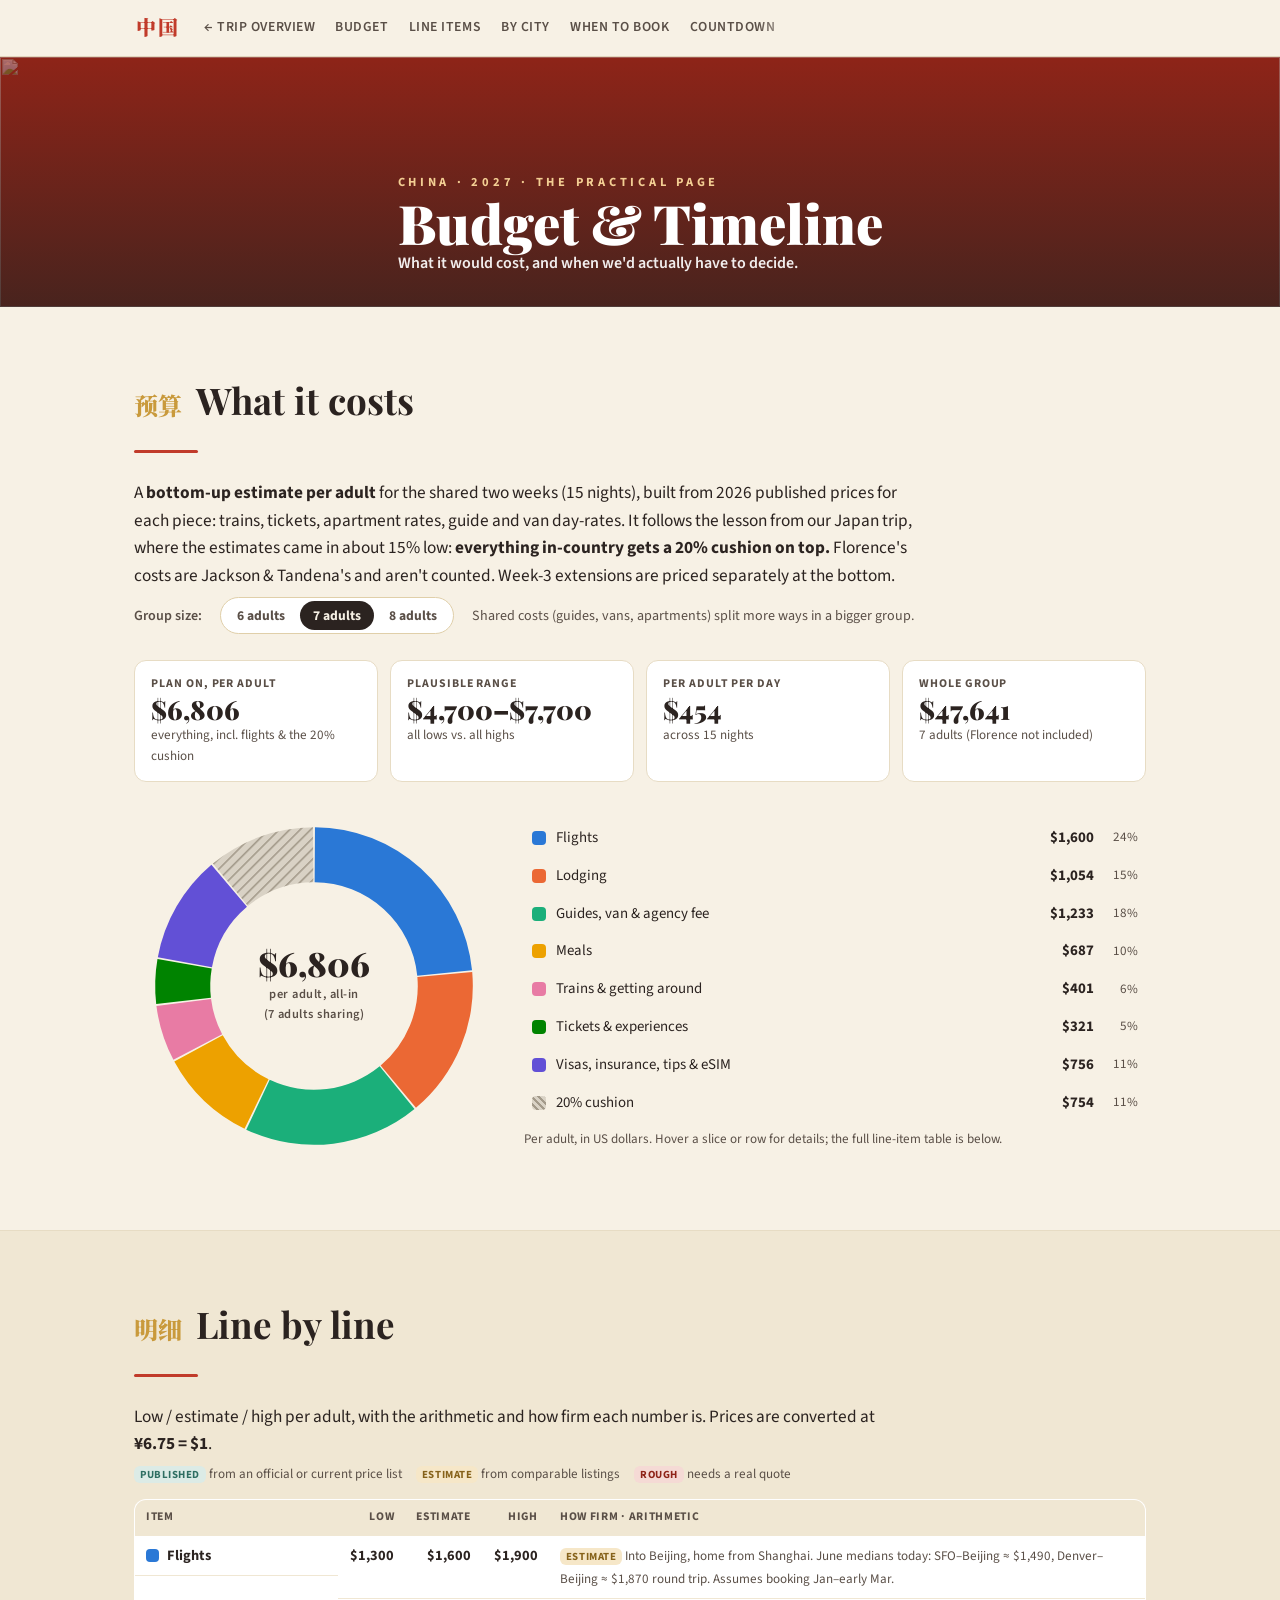
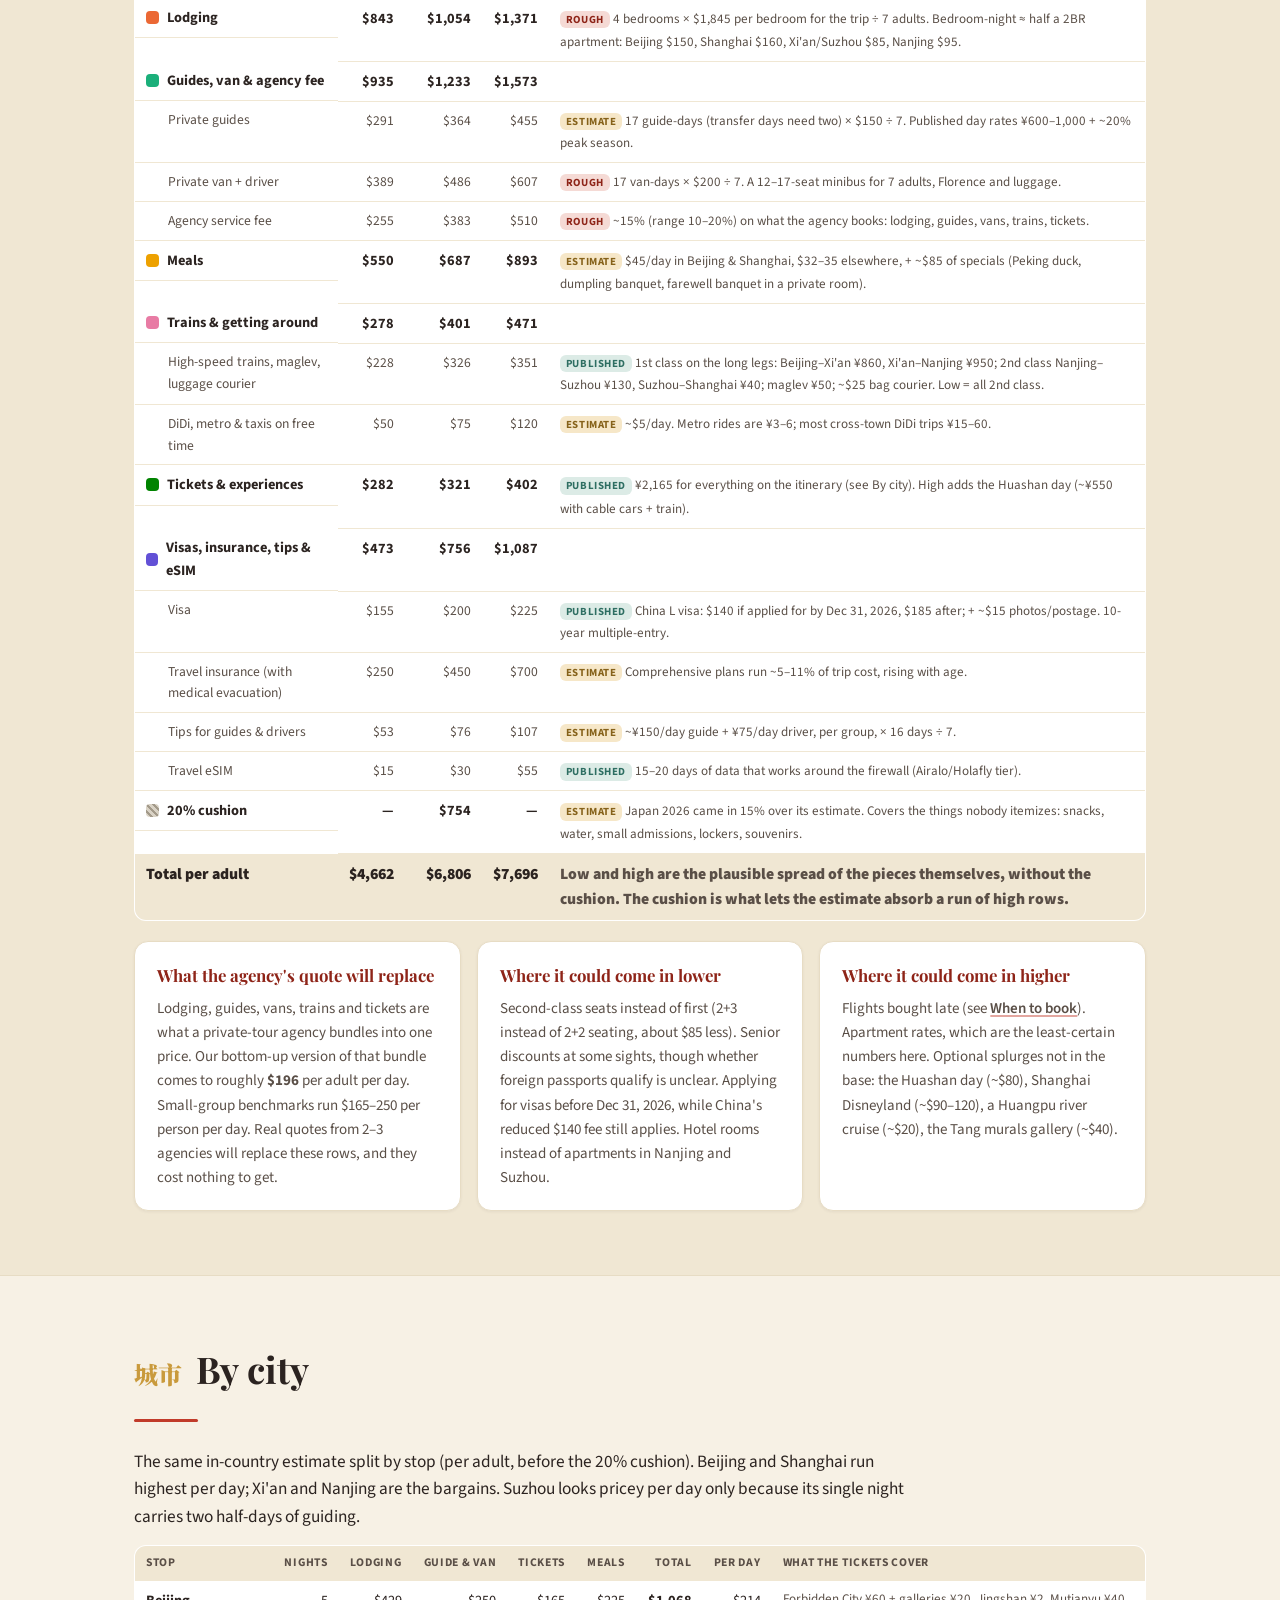
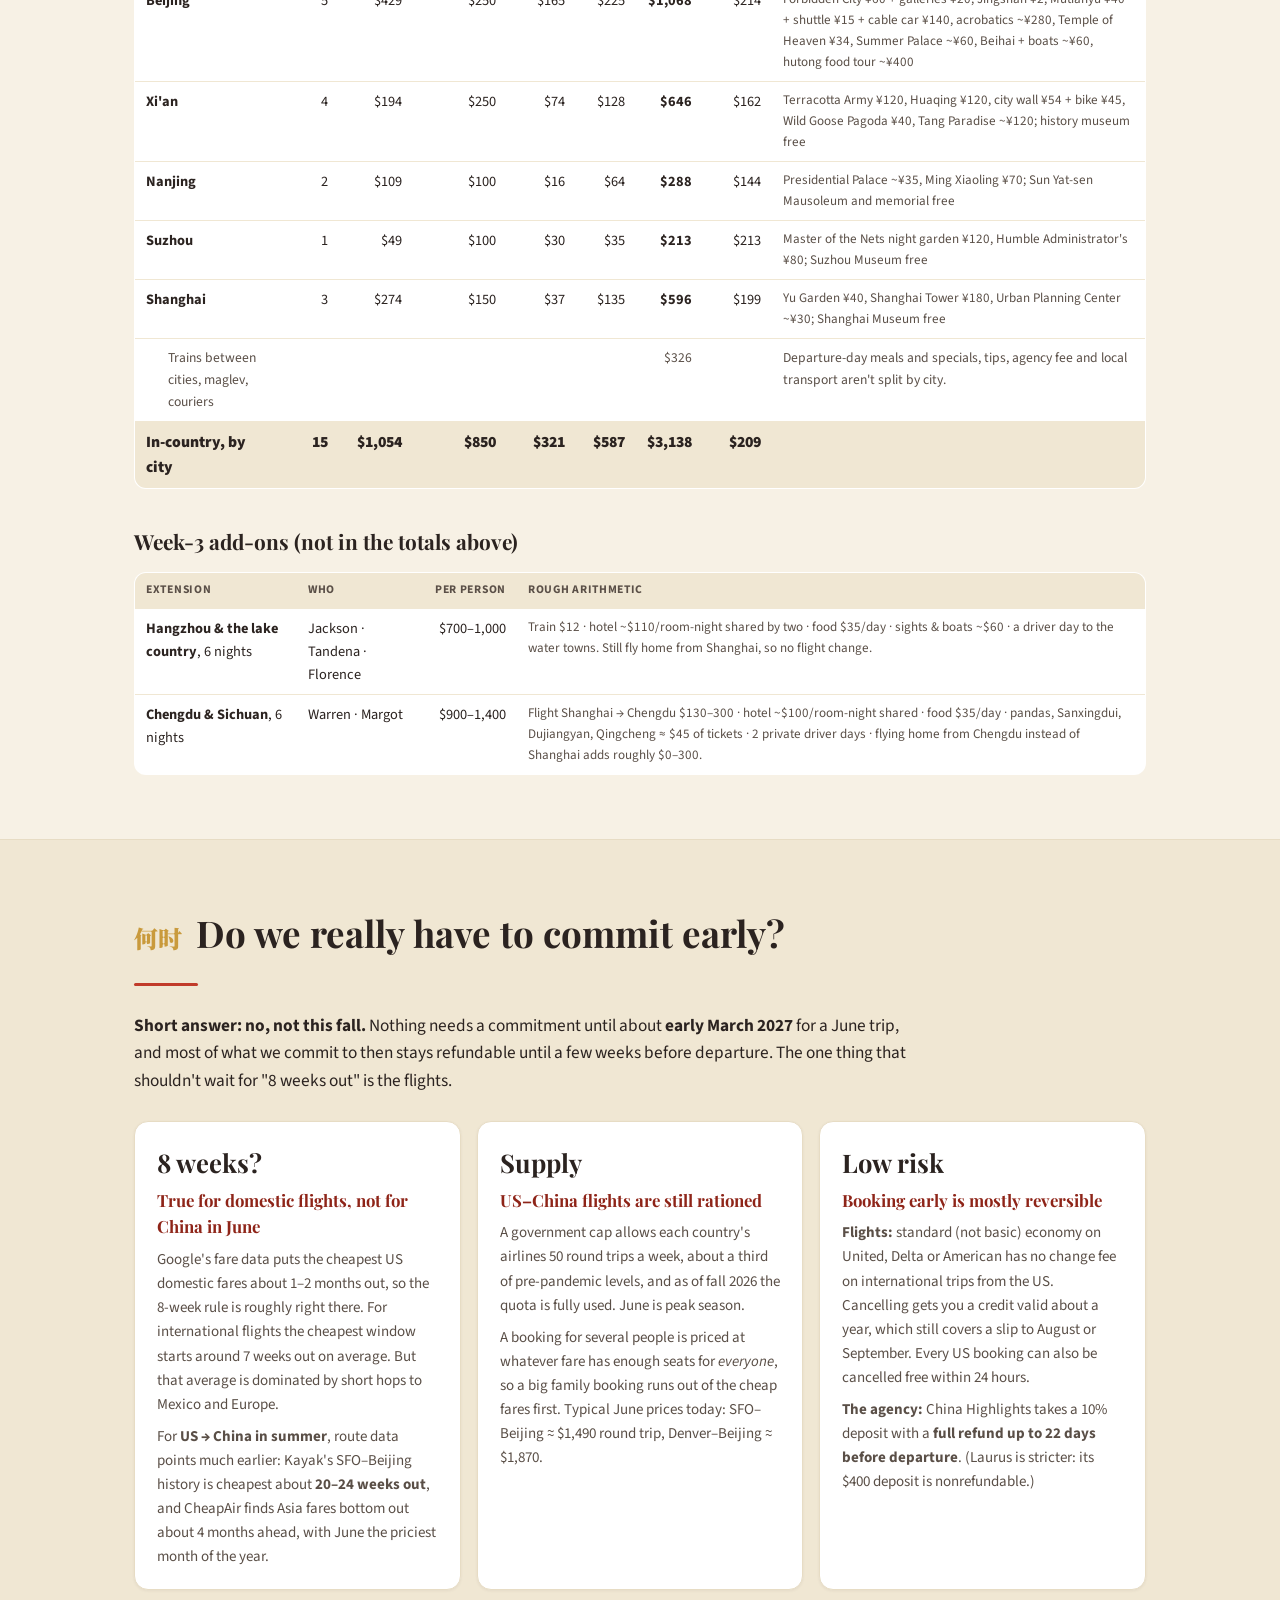
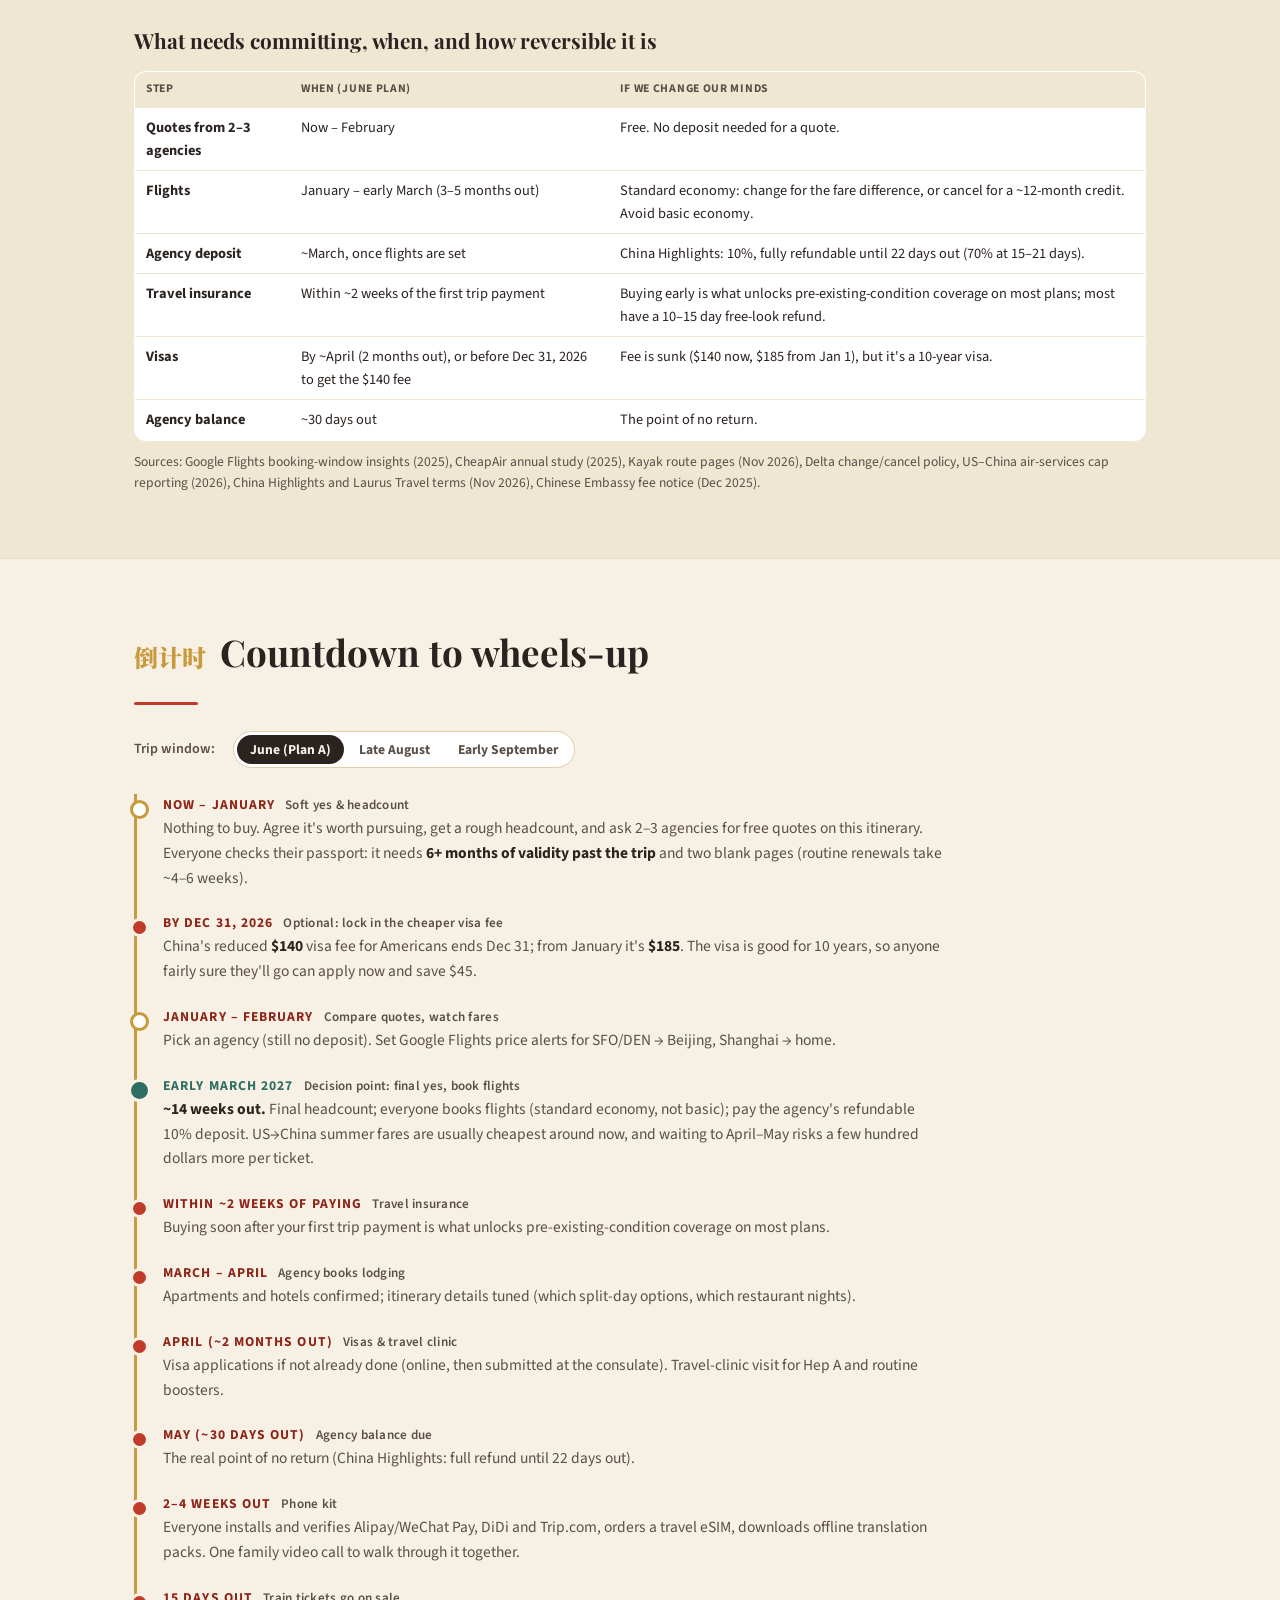
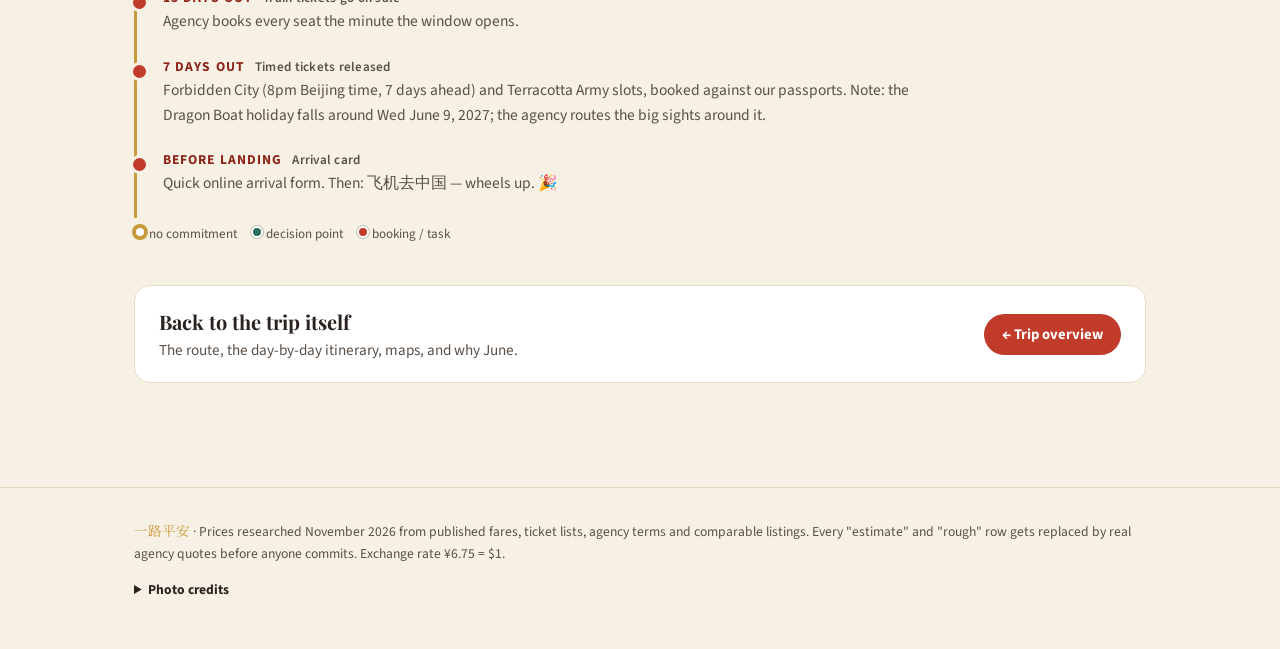
==== budget.html @ 1daddf28 "WIP: interactive maps, links, budget & timeline page, photo tooling Maps: MapLibre + OpenFreeMap wit" ====
<!DOCTYPE html>
<html lang="en">
<head>
<meta charset="UTF-8">
<meta name="viewport" content="width=device-width, initial-scale=1.0">
<title>Budget &amp; Timeline · China 2027</title>
<meta name="description" content="Bottom-up budget estimate and booking timeline for the Wagner family China trip, June 2027.">
<link rel="preconnect" href="https://fonts.googleapis.com">
<link href="https://fonts.googleapis.com/css2?family=Playfair+Display:ital,wght@0,500;0,700;0,900;1,500&family=Source+Sans+3:wght@400;600;700&family=Noto+Serif+SC:wght@600;900&display=swap" rel="stylesheet">
<link rel="stylesheet" href="style.css">
<style>
  .pagehead{position:relative;height:250px;overflow:hidden;background:#8E2418}
  .pagehead img{width:100%;height:100%;object-fit:cover;display:block;opacity:.55}
  .pagehead::after{content:"";position:absolute;inset:0;background:linear-gradient(180deg,rgba(142,36,24,.35),rgba(43,35,32,.7))}
  .pagehead .t{position:absolute;inset:0;z-index:2;display:flex;flex-direction:column;justify-content:flex-end;padding-bottom:30px;color:#fff}
  .pagehead .kicker{font-weight:700;letter-spacing:.3em;text-transform:uppercase;font-size:.78rem;color:#F3CE93}
  .pagehead h1{font-size:clamp(2rem,6vw,3.4rem);font-weight:900;line-height:1.05}
  .pagehead p{font-weight:600;opacity:.92}
  .tip{position:fixed;z-index:80;pointer-events:none;background:#fff;border:1px solid #E0CFA9;border-radius:10px;padding:8px 11px;font-size:.85rem;box-shadow:0 4px 16px rgba(0,0,0,.15);opacity:0;transition:opacity .1s;max-width:240px}
  .tip b{display:block;font-family:'Playfair Display',serif}
  .tip .r{display:flex;justify-content:space-between;gap:14px;font-variant-numeric:tabular-nums;color:var(--ink2)}
  .tip .r span:last-child{color:var(--ink);font-weight:700}
  .why{display:grid;grid-template-columns:repeat(auto-fit,minmax(260px,1fr));gap:16px;margin-top:20px}
  .commit td:nth-child(3){white-space:normal}
  .keyline{display:flex;gap:14px;flex-wrap:wrap;margin-top:6px;font-size:.82rem;color:var(--ink2)}
</style>
</head>
<body>

<nav>
  <div class="wrap">
    <a class="mark zh" href="index.html">中国</a>
    <div class="links">
      <a href="index.html">← Trip overview</a>
      <a href="#budget">Budget</a>
      <a href="#breakdown">Line items</a>
      <a href="#bycity">By city</a>
      <a href="#booking">When to book</a>
      <a href="#timeline">Countdown</a>
    </div>
  </div>
</nav>

<header class="pagehead">
  <img src="images/xa-wall.jpg" alt="">
  <div class="t"><div class="wrap">
    <span class="kicker">China · 2027 · the practical page</span>
    <h1>Budget &amp; Timeline</h1>
    <p>What it would cost, and when we'd actually have to decide.</p>
  </div></div>
</header>

<!-- ============ BUDGET ============ -->
<section id="budget">
  <div class="wrap">
    <div class="sec-head"><span class="zh">预算</span><h2>What it costs</h2></div>
    <div class="rule"></div>
    <p class="lede">A <b>bottom-up estimate per adult</b> for the shared two weeks (15 nights), built from 2026 published prices for each piece: trains, tickets, apartment rates, guide and van day-rates. It follows the lesson from our Japan trip, where the estimates came in about 15% low: <b>everything in-country gets a 20% cushion on top.</b> Florence's costs are Jackson &amp; Tandena's and aren't counted. Week-3 extensions are priced separately at the bottom.</p>
    <div class="controls">
      <span>Group size:</span>
      <div class="seg" id="groupseg"><button data-n="6">6 adults</button><button data-n="7" class="on">7 adults</button><button data-n="8">8 adults</button></div>
      <span class="muted" style="font-weight:400">Shared costs (guides, vans, apartments) split more ways in a bigger group.</span>
    </div>

    <div class="stats" id="stats"></div>

    <div class="bud-top" style="margin-top:24px">
      <div class="donut-wrap" id="donut" role="img" aria-label="Donut chart of per-adult trip cost by category"></div>
      <div>
        <ul class="legend" id="legend"></ul>
        <p class="muted" style="font-size:.82rem;margin-top:10px">Per adult, in US dollars. Hover a slice or row for details; the full line-item table is below.</p>
      </div>
    </div>
  </div>
</section>

<!-- ============ LINE ITEMS ============ -->
<section id="breakdown" class="alt">
  <div class="wrap">
    <div class="sec-head"><span class="zh">明细</span><h2>Line by line</h2></div>
    <div class="rule"></div>
    <p class="lede">Low / estimate / high per adult, with the arithmetic and how firm each number is. Prices are converted at <b>¥6.75 = $1</b>.</p>
    <div class="keyline"><span><span class="conf firm">published</span> from an official or current price list</span><span><span class="conf est">estimate</span> from comparable listings</span><span><span class="conf rough">rough</span> needs a real quote</span></div>
    <div class="tablewrap"><table class="btable" id="lines"></table></div>
    <div class="why">
      <div class="card"><h3>What the agency's quote will replace</h3><p>Lodging, guides, vans, trains and tickets are what a private-tour agency bundles into one price. Our bottom-up version of that bundle comes to roughly <b id="pkgline">—</b> per adult per day. Small-group benchmarks run $165–250 per person per day. Real quotes from 2–3 agencies will replace these rows, and they cost nothing to get.</p></div>
      <div class="card"><h3>Where it could come in lower</h3><p>Second-class seats instead of first (2+3 instead of 2+2 seating, about $85 less). Senior discounts at some sights, though whether foreign passports qualify is unclear. Applying for visas before Dec 31, 2026, while China's reduced $140 fee still applies. Hotel rooms instead of apartments in Nanjing and Suzhou.</p></div>
      <div class="card"><h3>Where it could come in higher</h3><p>Flights bought late (see <a href="#booking">When to book</a>). Apartment rates, which are the least-certain numbers here. Optional splurges not in the base: the Huashan day (~$80), Shanghai Disneyland (~$90–120), a Huangpu river cruise (~$20), the Tang murals gallery (~$40).</p></div>
    </div>
  </div>
</section>

<!-- ============ BY CITY ============ -->
<section id="bycity">
  <div class="wrap">
    <div class="sec-head"><span class="zh">城市</span><h2>By city</h2></div>
    <div class="rule"></div>
    <p class="lede">The same in-country estimate split by stop (per adult, before the 20% cushion). Beijing and Shanghai run highest per day; Xi'an and Nanjing are the bargains. Suzhou looks pricey per day only because its single night carries two half-days of guiding.</p>
    <div class="tablewrap"><table class="btable" id="cities"></table></div>

    <h3 style="margin-top:36px;font-size:1.3rem">Week-3 add-ons (not in the totals above)</h3>
    <div class="tablewrap"><table class="btable">
      <tr><th>Extension</th><th>Who</th><th class="n">Per person</th><th>Rough arithmetic</th></tr>
      <tr><td><b>Hangzhou &amp; the lake country</b>, 6 nights</td><td>Jackson · Tandena · Florence</td><td class="n">$700–1,000</td><td class="note">Train $12 · hotel ~$110/room-night shared by two · food $35/day · sights &amp; boats ~$60 · a driver day to the water towns. Still fly home from Shanghai, so no flight change.</td></tr>
      <tr><td><b>Chengdu &amp; Sichuan</b>, 6 nights</td><td>Warren · Margot</td><td class="n">$900–1,400</td><td class="note">Flight Shanghai → Chengdu $130–300 · hotel ~$100/room-night shared · food $35/day · pandas, Sanxingdui, Dujiangyan, Qingcheng ≈ $45 of tickets · 2 private driver days · flying home from Chengdu instead of Shanghai adds roughly $0–300.</td></tr>
    </table></div>
  </div>
</section>

<!-- ============ WHEN TO BOOK ============ -->
<section id="booking" class="alt">
  <div class="wrap">
    <div class="sec-head"><span class="zh">何时</span><h2>Do we really have to commit early?</h2></div>
    <div class="rule"></div>
    <p class="lede"><b>Short answer: no, not this fall.</b> Nothing needs a commitment until about <b>early March 2027</b> for a June trip, and most of what we commit to then stays refundable until a few weeks before departure. The one thing that shouldn't wait for "8 weeks out" is the flights.</p>

    <div class="cards3">
      <div class="card"><span class="big">8 weeks?</span><h3>True for domestic flights, not for China in June</h3><p>Google's fare data puts the cheapest US domestic fares about 1–2 months out, so the 8-week rule is roughly right there. For international flights the cheapest window starts around 7 weeks out on average. But that average is dominated by short hops to Mexico and Europe.</p><p>For <b>US → China in summer</b>, route data points much earlier: Kayak's SFO–Beijing history is cheapest about <b>20–24 weeks out</b>, and CheapAir finds Asia fares bottom out about 4 months ahead, with June the priciest month of the year.</p></div>
      <div class="card"><span class="big">Supply</span><h3>US–China flights are still rationed</h3><p>A government cap allows each country's airlines 50 round trips a week, about a third of pre-pandemic levels, and as of fall 2026 the quota is fully used. June is peak season.</p><p>A booking for several people is priced at whatever fare has enough seats for <i>everyone</i>, so a big family booking runs out of the cheap fares first. Typical June prices today: SFO–Beijing ≈ $1,490 round trip, Denver–Beijing ≈ $1,870.</p></div>
      <div class="card"><span class="big">Low risk</span><h3>Booking early is mostly reversible</h3><p><b>Flights:</b> standard (not basic) economy on United, Delta or American has no change fee on international trips from the US. Cancelling gets you a credit valid about a year, which still covers a slip to August or September. Every US booking can also be cancelled free within 24 hours.</p><p><b>The agency:</b> China Highlights takes a 10% deposit with a <b>full refund up to 22 days before departure</b>. (Laurus is stricter: its $400 deposit is nonrefundable.)</p></div>
    </div>

    <h3 style="margin-top:34px;font-size:1.3rem">What needs committing, when, and how reversible it is</h3>
    <div class="tablewrap"><table class="btable commit">
      <tr><th>Step</th><th>When (June plan)</th><th>If we change our minds</th></tr>
      <tr><td><b>Quotes from 2–3 agencies</b></td><td>Now – February</td><td>Free. No deposit needed for a quote.</td></tr>
      <tr><td><b>Flights</b></td><td>January – early March (3–5 months out)</td><td>Standard economy: change for the fare difference, or cancel for a ~12-month credit. Avoid basic economy.</td></tr>
      <tr><td><b>Agency deposit</b></td><td>~March, once flights are set</td><td>China Highlights: 10%, fully refundable until 22 days out (70% at 15–21 days).</td></tr>
      <tr><td><b>Travel insurance</b></td><td>Within ~2 weeks of the first trip payment</td><td>Buying early is what unlocks pre-existing-condition coverage on most plans; most have a 10–15 day free-look refund.</td></tr>
      <tr><td><b>Visas</b></td><td>By ~April (2 months out), or before Dec 31, 2026 to get the $140 fee</td><td>Fee is sunk ($140 now, $185 from Jan 1), but it's a 10-year visa.</td></tr>
      <tr><td><b>Agency balance</b></td><td>~30 days out</td><td>The point of no return.</td></tr>
    </table></div>
    <p class="muted" style="font-size:.85rem;margin-top:10px">Sources: Google Flights booking-window insights (2025), CheapAir annual study (2025), Kayak route pages (Nov 2026), Delta change/cancel policy, US–China air-services cap reporting (2026), China Highlights and Laurus Travel terms (Nov 2026), Chinese Embassy fee notice (Dec 2025).</p>
  </div>
</section>

<!-- ============ TIMELINE ============ -->
<section id="timeline">
  <div class="wrap">
    <div class="sec-head"><span class="zh">倒计时</span><h2>Countdown to wheels-up</h2></div>
    <div class="rule"></div>
    <div class="controls" style="margin-bottom:0">
      <span>Trip window:</span>
      <div class="seg" id="planseg"><button data-p="jun" class="on">June (Plan A)</button><button data-p="aug">Late August</button><button data-p="sep">Early September</button></div>
    </div>
    <div class="tl" id="tl"></div>
    <div class="keyline"><span><span class="dotkey" style="--c:#fff;border-color:var(--gold);box-shadow:0 0 0 2px var(--gold)"></span> no commitment</span><span><span class="dotkey" style="--c:var(--jade)"></span> decision point</span><span><span class="dotkey" style="--c:var(--verm)"></span> booking / task</span></div>

    <div class="nextpage" style="margin-top:40px">
      <div><h3>Back to the trip itself</h3><p>The route, the day-by-day itinerary, maps, and why June.</p></div>
      <a class="btn" href="index.html">← Trip overview</a>
    </div>
  </div>
</section>

<footer>
  <div class="wrap">
    <p><span class="zh">一路平安</span> · Prices researched November 2026 from published fares, ticket lists, agency terms and comparable listings. Every "estimate" and "rough" row gets replaced by real agency quotes before anyone commits. Exchange rate ¥6.75 = $1.</p>
    <details><summary>Photo credits</summary>
      <ul class="credits"><!-- credits:start --><!-- credits:end --></ul>
    </details>
  </div>
</footer>

<div class="tip" id="tip"></div>

<script>
/* ---------------- the budget model ---------------- */
const FX = 6.75;                      // CNY per USD
const fmt = v => '$' + Math.round(v).toLocaleString('en-US');
const cny = v => v / FX;

// Per-city inputs. bed = $ per bedroom-night (half a 2BR serviced apartment);
// guide/van = paid days; tickets = ¥ per adult for everything on that city's itinerary; meal = $ per adult per day.
const CITIES = [
  { name: 'Beijing',  nights: 5, bed: 150, guide: 5, van: 5, tickets: 1111, meal: 45,
    tnote: 'Forbidden City ¥60 + galleries ¥20, Jingshan ¥2, Mutianyu ¥40 + shuttle ¥15 + cable car ¥140, acrobatics ~¥280, Temple of Heaven ¥34, Summer Palace ~¥60, Beihai + boats ~¥60, hutong food tour ~¥400' },
  { name: "Xi'an",    nights: 4, bed: 85,  guide: 5, van: 5, tickets: 499, meal: 32,
    tnote: 'Terracotta Army ¥120, Huaqing ¥120, city wall ¥54 + bike ¥45, Wild Goose Pagoda ¥40, Tang Paradise ~¥120; history museum free' },
  { name: 'Nanjing',  nights: 2, bed: 95,  guide: 2, van: 2, tickets: 105, meal: 32,
    tnote: 'Presidential Palace ~¥35, Ming Xiaoling ¥70; Sun Yat-sen Mausoleum and memorial free' },
  { name: 'Suzhou',   nights: 1, bed: 85,  guide: 2, van: 2, tickets: 200, meal: 35,
    tnote: 'Master of the Nets night garden ¥120, Humble Administrator\'s ¥80; Suzhou Museum free' },
  { name: 'Shanghai', nights: 3, bed: 160, guide: 3, van: 3, tickets: 250, meal: 45,
    tnote: 'Yu Garden ¥40, Shanghai Tower ¥180, Urban Planning Center ~¥30; Shanghai Museum free' },
];
const GUIDE_DAY = 150, VAN_DAY = 200;            // $ per day, agency rate incl. peak-season bump
const TIPS_CNY_DAY = 225;                        // guide ¥150 + driver ¥75 per group per day
const TRAIN = { long1: 860, long2: 950, short1: 130, short2: 40, maglev: 50 };  // ¥ per adult
const CUSHION = 0.20, AGENCY = 0.15;

// Categorical slots, fixed order (validated: dataviz default palette, light mode).
const CATS = [
  { id: 'flights', name: 'Flights',                         c: '#2a78d6' },
  { id: 'lodging', name: 'Lodging',                         c: '#eb6834' },
  { id: 'guides',  name: 'Guides, van & agency fee',        c: '#1baf7a' },
  { id: 'meals',   name: 'Meals',                           c: '#eda100' },
  { id: 'trains',  name: 'Trains & getting around',         c: '#e87ba4' },
  { id: 'tickets', name: 'Tickets & experiences',           c: '#008300' },
  { id: 'misc',    name: 'Visas, insurance, tips & eSIM',   c: '#6250d6' },
  { id: 'cushion', name: '20% cushion',                     c: '#B7AE9F', neutral: true },
];

function model(N) {
  const beds = Math.ceil(N / 2);
  const perBedroom = CITIES.reduce((s, c) => s + c.nights * c.bed, 0);
  const guideDays = CITIES.reduce((s, c) => s + c.guide, 0), vanDays = CITIES.reduce((s, c) => s + c.van, 0);
  const lodging = perBedroom * beds / N;
  const guides = (guideDays * GUIDE_DAY + vanDays * VAN_DAY) / N;
  const trainsRail = cny(TRAIN.long1 + TRAIN.long2 + TRAIN.short1 + TRAIN.short2 + TRAIN.maglev) + 25;
  const local = 75;
  const tickets = cny(CITIES.reduce((s, c) => s + c.tickets, 0));
  const meals = CITIES.reduce((s, c) => s + c.nights * c.meal, 0) + 15 + 85;
  const tips = cny(TIPS_CNY_DAY * 16) / N;
  const agencyBase = lodging + guides + trainsRail + tickets;
  const agency = AGENCY * agencyBase;
  const L = [];
  const add = (cat, name, lo, mid, hi, conf, note) => L.push({ cat, name, lo, mid, hi, conf, note });
  add('flights', 'International flights (open-jaw economy)', 1300, 1600, 1900, 'est',
    'Into Beijing, home from Shanghai. June medians today: SFO–Beijing ≈ $1,490, Denver–Beijing ≈ $1,870 round trip. Assumes booking Jan–early Mar.');
  add('lodging', 'Serviced apartments, 15 nights', lodging * .8, lodging, lodging * 1.3, 'rough',
    `${beds} bedrooms × $${perBedroom.toLocaleString()} per bedroom for the trip ÷ ${N} adults. Bedroom-night ≈ half a 2BR apartment: Beijing $150, Shanghai $160, Xi'an/Suzhou $85, Nanjing $95.`);
  add('guides', 'Private guides', guideDays * GUIDE_DAY / N * .8, guideDays * GUIDE_DAY / N, guideDays * GUIDE_DAY / N * 1.25, 'est',
    `${guideDays} guide-days (transfer days need two) × $${GUIDE_DAY} ÷ ${N}. Published day rates ¥600–1,000 + ~20% peak season.`);
  add('guides', 'Private van + driver', vanDays * VAN_DAY / N * .8, vanDays * VAN_DAY / N, vanDays * VAN_DAY / N * 1.25, 'rough',
    `${vanDays} van-days × $${VAN_DAY} ÷ ${N}. A 12–17-seat minibus for ${N} adults, Florence and luggage.`);
  add('guides', 'Agency service fee', agencyBase * .10, agency, agencyBase * .20, 'rough',
    `~15% (range 10–20%) on what the agency books: lodging, guides, vans, trains, tickets.`);
  add('meals', 'Meals', meals * .8, meals, meals * 1.3, 'est',
    `$45/day in Beijing & Shanghai, $32–35 elsewhere, + ~$85 of specials (Peking duck, dumpling banquet, farewell banquet in a private room).`);
  add('trains', 'High-speed trains, maglev, luggage courier', cny(550 + 600 + 130 + 40 + 50) + 25, trainsRail, trainsRail + 25, 'firm',
    `1st class on the long legs: Beijing–Xi'an ¥860, Xi'an–Nanjing ¥950; 2nd class Nanjing–Suzhou ¥130, Suzhou–Shanghai ¥40; maglev ¥50; ~$25 bag courier. Low = all 2nd class.`);
  add('trains', 'DiDi, metro & taxis on free time', 50, local, 120, 'est', '~$5/day. Metro rides are ¥3–6; most cross-town DiDi trips ¥15–60.');
  add('tickets', 'Entrance tickets & experiences', tickets * .88, tickets, tickets + cny(550), 'firm',
    `¥${CITIES.reduce((s, c) => s + c.tickets, 0).toLocaleString()} for everything on the itinerary (see By city). High adds the Huashan day (~¥550 with cable cars + train).`);
  add('misc', 'Visa', 155, 200, 225, 'firm', 'China L visa: $140 if applied for by Dec 31, 2026, $185 after; + ~$15 photos/postage. 10-year multiple-entry.');
  add('misc', 'Travel insurance (with medical evacuation)', 250, 450, 700, 'est', 'Comprehensive plans run ~5–11% of trip cost, rising with age.');
  add('misc', 'Tips for guides & drivers', tips * .7, tips, tips * 1.4, 'est', `~¥150/day guide + ¥75/day driver, per group, × 16 days ÷ ${N}.`);
  add('misc', 'Travel eSIM', 15, 30, 55, 'firm', '15–20 days of data that works around the firewall (Airalo/Holafly tier).');
  const inCountry = L.filter(l => !['flights', 'misc'].includes(l.cat) || l.name.startsWith('Tips'));
  const cushion = CUSHION * inCountry.reduce((s, l) => s + l.mid, 0);
  add('cushion', '20% cushion on in-country costs', 0, cushion, 0, 'est',
    'Japan 2026 came in 15% over its estimate. Covers the things nobody itemizes: snacks, water, small admissions, lockers, souvenirs.');
  const byCat = CATS.map(c => ({ ...c, v: L.filter(l => l.cat === c.id).reduce((s, l) => s + l.mid, 0) }));
  const total = L.reduce((s, l) => s + l.mid, 0);
  const lo = L.reduce((s, l) => s + l.lo, 0), hi = L.reduce((s, l) => s + l.hi, 0);
  const pkg = (lodging + guides + trainsRail + tickets + agency) / 15;
  const cityRows = CITIES.map(c => {
    const lod = c.nights * c.bed * beds / N, gv = (c.guide * GUIDE_DAY + c.van * VAN_DAY) / N, tk = cny(c.tickets), ml = c.nights * c.meal;
    return { ...c, lod, gv, tk, ml, tot: lod + gv + tk + ml, perDay: (lod + gv + tk + ml) / c.nights };
  });
  return { N, L, byCat, total, lo, hi, pkg, cityRows, trainsRail, cushion };
}

/* ---------------- rendering ---------------- */
const tip = document.getElementById('tip');
function showTip(e, html) { tip.innerHTML = html; tip.style.opacity = 1; moveTip(e); }
function moveTip(e) {
  const x = Math.min(e.clientX + 14, innerWidth - tip.offsetWidth - 8), y = Math.min(e.clientY + 14, innerHeight - tip.offsetHeight - 8);
  tip.style.left = x + 'px'; tip.style.top = y + 'px';
}
function hideTip() { tip.style.opacity = 0; }

function donut(m) {
  const R = 150, r = 98, cx = 170, cy = 170, gap = 0.012;     // gap in radians ≈ 2px surface spacer
  const segs = m.byCat.filter(c => c.v > 0);
  let a = -Math.PI / 2, paths = '';
  const pt = (rad, ang) => [cx + rad * Math.cos(ang), cy + rad * Math.sin(ang)];
  segs.forEach((c, i) => {
    const sweep = c.v / m.total * Math.PI * 2;
    const a0 = a + gap / 2, a1 = a + sweep - gap / 2;
    const large = a1 - a0 > Math.PI ? 1 : 0;
    const [x0, y0] = pt(R, a0), [x1, y1] = pt(R, a1), [x2, y2] = pt(r, a1), [x3, y3] = pt(r, a0);
    const fill = c.neutral ? 'url(#hatch)' : c.c;
    paths += `<path data-i="${i}" d="M${x0},${y0} A${R},${R} 0 ${large} 1 ${x1},${y1} L${x2},${y2} A${r},${r} 0 ${large} 0 ${x3},${y3} Z" fill="${fill}"/>`;
    a += sweep;
  });
  const el = document.getElementById('donut');
  el.innerHTML = `<svg viewBox="0 0 340 340"><defs><pattern id="hatch" width="7" height="7" patternUnits="userSpaceOnUse" patternTransform="rotate(45)"><rect width="7" height="7" fill="#D9D2C5"/><line x1="0" y1="0" x2="0" y2="7" stroke="#A39A8A" stroke-width="3"/></pattern></defs>${paths}</svg>` +
    `<div class="donut-center"><span class="v">${fmt(m.total)}</span><span class="l">per adult, all-in<br>(${m.N} adults sharing)</span></div>`;
  el.querySelectorAll('path').forEach(p => {
    const c = segs[+p.dataset.i];
    const html = `<b>${c.name}</b><div class="r"><span>Per adult</span><span>${fmt(c.v)}</span></div><div class="r"><span>Share</span><span>${Math.round(c.v / m.total * 100)}%</span></div><div class="r"><span>Whole group (${m.N})</span><span>${fmt(c.v * m.N)}</span></div>`;
    p.addEventListener('mouseenter', e => { highlight(c.id); showTip(e, html); });
    p.addEventListener('mousemove', moveTip);
    p.addEventListener('mouseleave', () => { highlight(null); hideTip(); });
  });
  const lg = document.getElementById('legend');
  lg.innerHTML = segs.map(c => `<li data-id="${c.id}"><span class="sq" style="--c:${c.neutral ? '#B7AE9F' : c.c};${c.neutral ? 'background:repeating-linear-gradient(45deg,#D9D2C5 0 3px,#A39A8A 3px 5px)' : ''}"></span><span>${c.name}</span><span class="amt">${fmt(c.v)}</span><span class="pct">${Math.round(c.v / m.total * 100)}%</span></li>`).join('');
  lg.querySelectorAll('li').forEach(li => {
    li.addEventListener('mouseenter', () => highlight(li.dataset.id));
    li.addEventListener('mouseleave', () => highlight(null));
  });
  function highlight(id) {
    const ids = segs.map(s => s.id);
    el.querySelectorAll('path').forEach(p => p.classList.toggle('dim', id !== null && ids[+p.dataset.i] !== id));
    lg.querySelectorAll('li').forEach(li => li.classList.toggle('hot', li.dataset.id === id));
  }
}

function render(N) {
  const m = model(N);
  const inCountry = m.total - m.byCat.find(c => c.id === 'flights').v;
  document.getElementById('stats').innerHTML = [
    ['Plan on, per adult', fmt(m.total), 'everything, incl. flights &amp; the 20% cushion'],
    ['Plausible range', `${fmt(Math.round(m.lo / 100) * 100)}–${fmt(Math.round(m.hi / 100) * 100)}`, 'all lows vs. all highs'],
    ['Per adult per day', fmt(m.total / 15), 'across 15 nights'],
    ['Whole group', fmt(m.total * N), `${N} adults (Florence not included)`],
  ].map(([k, v, s]) => `<div class="stat"><div class="k">${k}</div><div class="v">${v}</div><div class="s">${s}</div></div>`).join('');
  donut(m);
  document.getElementById('pkgline').textContent = fmt(m.pkg);
  const conf = { firm: '<span class="conf firm">published</span>', est: '<span class="conf est">estimate</span>', rough: '<span class="conf rough">rough</span>' };
  let rows = '<tr><th>Item</th><th class="n">Low</th><th class="n">Estimate</th><th class="n">High</th><th>How firm · arithmetic</th></tr>';
  CATS.forEach(c => {
    const items = m.L.filter(l => l.cat === c.id);
    if (!items.length) return;
    const s = k => items.reduce((t, l) => t + l[k], 0);
    const dash = v => c.neutral ? '—' : fmt(v);
    rows += `<tr class="cat"><td><span class="sq" style="width:13px;height:13px;border-radius:4px;display:inline-block;background:${c.neutral ? 'repeating-linear-gradient(45deg,#D9D2C5 0 3px,#A39A8A 3px 5px)' : c.c}"></span>${c.name}</td><td class="n">${dash(s('lo'))}</td><td class="n">${fmt(s('mid'))}</td><td class="n">${dash(s('hi'))}</td><td>${items.length === 1 ? conf[items[0].conf] + ' <span class="note">' + items[0].note + '</span>' : ''}</td></tr>`;
    if (items.length > 1) items.forEach(l => {
      rows += `<tr class="sub"><td>${l.name}</td><td class="n">${fmt(l.lo)}</td><td class="n">${fmt(l.mid)}</td><td class="n">${fmt(l.hi)}</td><td>${conf[l.conf]} <span class="note">${l.note}</span></td></tr>`;
    });
  });
  rows += `<tr class="tot"><td>Total per adult</td><td class="n">${fmt(m.lo)}</td><td class="n">${fmt(m.total)}</td><td class="n">${fmt(m.hi)}</td><td class="note">Low and high are the plausible spread of the pieces themselves, without the cushion. The cushion is what lets the estimate absorb a run of high rows.</td></tr>`;
  document.getElementById('lines').innerHTML = rows;

  let cr = '<tr><th>Stop</th><th class="n">Nights</th><th class="n">Lodging</th><th class="n">Guide &amp; van</th><th class="n">Tickets</th><th class="n">Meals</th><th class="n">Total</th><th class="n">Per day</th><th>What the tickets cover</th></tr>';
  m.cityRows.forEach(c => {
    cr += `<tr><td><b>${c.name}</b></td><td class="n">${c.nights}</td><td class="n">${fmt(c.lod)}</td><td class="n">${fmt(c.gv)}</td><td class="n">${fmt(c.tk)}</td><td class="n">${fmt(c.ml)}</td><td class="n"><b>${fmt(c.tot)}</b></td><td class="n">${fmt(c.perDay)}</td><td class="note">${c.tnote}</td></tr>`;
  });
  const sum = k => m.cityRows.reduce((t, c) => t + c[k], 0);
  cr += `<tr class="sub"><td>Trains between cities, maglev, couriers</td><td></td><td></td><td></td><td></td><td></td><td class="n">${fmt(m.trainsRail)}</td><td></td><td class="note">Departure-day meals and specials, tips, agency fee and local transport aren't split by city.</td></tr>`;
  cr += `<tr class="tot"><td>In-country, by city</td><td class="n">15</td><td class="n">${fmt(sum('lod'))}</td><td class="n">${fmt(sum('gv'))}</td><td class="n">${fmt(sum('tk'))}</td><td class="n">${fmt(sum('ml'))}</td><td class="n">${fmt(sum('tot') + m.trainsRail)}</td><td class="n">${fmt((sum('tot') + m.trainsRail) / 15)}</td><td></td></tr>`;
  document.getElementById('cities').innerHTML = cr;
}

document.getElementById('groupseg').addEventListener('click', e => {
  const b = e.target.closest('button'); if (!b) return;
  document.querySelectorAll('#groupseg button').forEach(x => x.classList.toggle('on', x === b));
  render(+b.dataset.n);
});
render(7);

/* ---------------- the countdown ---------------- */
// kind: free = no commitment, decide = decision point, task = booking / to-do
const PLANS = {
  jun: { label: 'June 2027', items: [
    ['free', 'Now – January', 'Soft yes &amp; headcount', 'Nothing to buy. Agree it\'s worth pursuing, get a rough headcount, and ask 2–3 agencies for free quotes on this itinerary. Everyone checks their passport: it needs <b>6+ months of validity past the trip</b> and two blank pages (routine renewals take ~4–6 weeks).'],
    ['task', 'By Dec 31, 2026', 'Optional: lock in the cheaper visa fee', 'China\'s reduced <b>$140</b> visa fee for Americans ends Dec 31; from January it\'s <b>$185</b>. The visa is good for 10 years, so anyone fairly sure they\'ll go can apply now and save $45.'],
    ['free', 'January – February', 'Compare quotes, watch fares', 'Pick an agency (still no deposit). Set Google Flights price alerts for SFO/DEN → Beijing, Shanghai → home.'],
    ['decide', 'Early March 2027', 'Decision point: final yes, book flights', '<b>~14 weeks out.</b> Final headcount; everyone books flights (standard economy, not basic); pay the agency\'s refundable 10% deposit. US→China summer fares are usually cheapest around now, and waiting to April–May risks a few hundred dollars more per ticket.'],
    ['task', 'Within ~2 weeks of paying', 'Travel insurance', 'Buying soon after your first trip payment is what unlocks pre-existing-condition coverage on most plans.'],
    ['task', 'March – April', 'Agency books lodging', 'Apartments and hotels confirmed; itinerary details tuned (which split-day options, which restaurant nights).'],
    ['task', 'April (~2 months out)', 'Visas &amp; travel clinic', 'Visa applications if not already done (online, then submitted at the consulate). Travel-clinic visit for Hep A and routine boosters.'],
    ['task', 'May (~30 days out)', 'Agency balance due', 'The real point of no return (China Highlights: full refund until 22 days out).'],
    ['task', '2–4 weeks out', 'Phone kit', 'Everyone installs and verifies Alipay/WeChat Pay, DiDi and Trip.com, orders a travel eSIM, downloads offline translation packs. One family video call to walk through it together.'],
    ['task', '15 days out', 'Train tickets go on sale', 'Agency books every seat the minute the window opens.'],
    ['task', '7 days out', 'Timed tickets released', 'Forbidden City (8pm Beijing time, 7 days ahead) and Terracotta Army slots, booked against our passports. Note: the Dragon Boat holiday falls around Wed June 9, 2027; the agency routes the big sights around it.'],
    ['task', 'Before landing', 'Arrival card', 'Quick online arrival form. Then: 飞机去中国 — wheels up. 🎉'],
  ]},
  aug: { label: 'Late August 2027', items: [
    ['free', 'Now – March', 'No rush', 'Same free steps (quotes, passports), with three extra months of slack. The Dec 31 visa-fee deadline still applies if anyone wants it.'],
    ['decide', 'Late May 2027', 'Decision point: final yes, book flights', '~13 weeks out. Book flights and pay the agency deposit. August is peak season for Chinese domestic travel, so hotels and trains are pricier and fuller than in June.'],
    ['task', 'June – July', 'Insurance, lodging, visas', 'Same sequence as the June plan, shifted ~11 weeks later. Watch for Beijing closures around the Aug 1 PLA centenary. A parade would mostly disrupt mid-July to early August.'],
    ['task', '15 / 7 days out', 'Trains &amp; timed tickets', 'Chinese summer vacation runs to ~Aug 31, so these sell out faster than in June. Lean on the agency.'],
  ]},
  sep: { label: 'Early September 2027', items: [
    ['free', 'Now – April', 'No rush', 'Same free steps, with four extra months of slack.'],
    ['decide', 'Mid-June 2027', 'Decision point: final yes, book flights', '~12 weeks out. Fly home before the Mid-Autumn holiday (Wed Sept 15, 2027), and well before October\'s Golden Week (Oct 1–7).'],
    ['task', 'July – August', 'Insurance, lodging, visas', 'Same sequence as the June plan, shifted ~13 weeks later. Hotels are noticeably cheaper than in August.'],
    ['task', '15 / 7 days out', 'Trains &amp; timed tickets', 'Schools are back in session, so these are the easiest of the three windows.'],
  ]},
};
function renderTl(p) {
  document.getElementById('tl').innerHTML = PLANS[p].items.map(([k, when, title, what]) =>
    `<div class="tl-item ${k}"><div class="when">${when} <small>${title}</small></div><div class="what">${what}</div></div>`).join('');
}
document.getElementById('planseg').addEventListener('click', e => {
  const b = e.target.closest('button'); if (!b) return;
  document.querySelectorAll('#planseg button').forEach(x => x.classList.toggle('on', x === b));
  renderTl(b.dataset.p);
});
renderTl(location.hash === '#aug' ? 'aug' : location.hash === '#sep' ? 'sep' : 'jun');
</script>
</body>
</html>
---- style.css ----
:root{
  --paper:#F7F1E5; --paper2:#F0E7D3; --ink:#2B2320; --ink2:#5A4F47; --line:#E7DCC4;
  --verm:#C13B2A; --deepred:#8E2418; --gold:#C99A3C; --jade:#2E6E62; --sky:#B8D4D0;
}
*{margin:0;padding:0;box-sizing:border-box}
html{scroll-behavior:smooth}
body{background:var(--paper);color:var(--ink);font-family:'Source Sans 3',system-ui,sans-serif;line-height:1.6}
h1,h2,h3{font-family:'Playfair Display',Georgia,serif}
.zh{font-family:'Noto Serif SC',serif}
.wrap{max-width:1060px;margin:0 auto;padding:0 24px}
a{color:var(--deepred);text-decoration-color:rgba(142,36,24,.35);text-underline-offset:2px}
a:hover{text-decoration-color:var(--deepred)}
.day a,.ext p a,.card a{color:inherit;font-weight:600;text-decoration:underline;text-decoration-color:rgba(193,59,42,.45);text-decoration-thickness:1.5px}
.day a:hover,.ext p a:hover,.card a:hover{color:var(--deepred)}
img{max-width:100%}

/* ---- nav ---- */
nav{position:sticky;top:0;z-index:50;background:rgba(247,241,229,.94);backdrop-filter:blur(6px);border-bottom:1px solid #E2D6BC}
nav .wrap{display:flex;align-items:center;gap:20px;height:56px}
nav .mark{font-family:'Noto Serif SC',serif;font-weight:900;color:var(--verm);font-size:1.25rem;letter-spacing:.1em;flex-shrink:0;white-space:nowrap;text-decoration:none}
nav a{color:var(--ink2);text-decoration:none;font-size:.86rem;font-weight:600;letter-spacing:.04em;text-transform:uppercase;padding:4px 2px;border-bottom:2px solid transparent;white-space:nowrap;flex-shrink:0}
nav a:hover,nav a.active{color:var(--verm);border-bottom-color:var(--verm)}
nav .links{display:flex;gap:16px;flex-wrap:nowrap;overflow-x:auto;scrollbar-width:none;-webkit-overflow-scrolling:touch;mask-image:linear-gradient(90deg,#000 92%,transparent);-webkit-mask-image:linear-gradient(90deg,#000 92%,transparent);padding-right:28px}
nav .links::-webkit-scrollbar{display:none}
nav a.pagelink{color:#fff;background:var(--verm);border-radius:999px;padding:4px 12px;border-bottom:none}
nav a.pagelink:hover,nav a.pagelink.active{background:var(--deepred);color:#fff}

/* ---- hero ---- */
header.hero{position:relative;overflow:hidden;background:#C9B48C}
header.hero img.photo{display:block;width:100%;height:min(74vh,620px);object-fit:cover}
header.hero::after{content:"";position:absolute;inset:0;background:linear-gradient(180deg,rgba(247,241,229,.80),rgba(247,241,229,.30) 70%,rgba(247,241,229,.15));pointer-events:none}
.hero-text{position:absolute;inset:0;display:flex;flex-direction:column;justify-content:center;align-items:center;text-align:center;padding:24px;z-index:2}
.hero-text .kicker{font-weight:700;letter-spacing:.35em;text-transform:uppercase;font-size:.8rem;color:var(--deepred)}
.hero-text h1{font-size:clamp(2.2rem,7vw,4.6rem);font-weight:900;color:var(--ink);line-height:1.05;margin:.2em 0;text-shadow:0 1px 18px rgba(247,241,229,.8)}
.hero-text .sub{font-size:clamp(.95rem,2.2vw,1.2rem);color:var(--ink);font-weight:600;max-width:560px;text-shadow:0 1px 12px rgba(247,241,229,.9)}
.hero-badges{display:flex;gap:10px;margin-top:18px;flex-wrap:wrap;justify-content:center}
.badge{background:var(--verm);color:#fff;font-weight:700;font-size:.8rem;padding:5px 14px;border-radius:999px;letter-spacing:.03em}
.badge.alt{background:var(--jade)}
.badge.gold{background:var(--gold);color:var(--ink)}
.photo-credit{position:absolute;right:10px;bottom:6px;z-index:3;font-size:.68rem;color:rgba(255,255,255,.85);text-shadow:0 1px 3px rgba(0,0,0,.7)}
.photo-credit a{color:inherit}

/* ---- sections ---- */
section{padding:64px 0}
section.alt{background:var(--paper2);border-top:1px solid var(--line);border-bottom:1px solid var(--line)}
.sec-head{display:flex;align-items:baseline;gap:14px;margin-bottom:20px}
.sec-head .zh{color:var(--gold);font-size:1.5rem;font-weight:900}
.sec-head h2{font-size:clamp(1.6rem,4vw,2.3rem);font-weight:700}
.lede{font-size:1.08rem;max-width:780px;color:var(--ink)}
.lede + .lede{margin-top:14px}
.muted{color:var(--ink2)}
.rule{height:3px;width:64px;background:var(--verm);border-radius:2px;margin:10px 0 26px}
.callout{margin-top:22px;display:flex;gap:14px;align-items:center;flex-wrap:wrap;background:#fff;border:1px solid var(--line);border-left:5px solid var(--verm);border-radius:12px;padding:14px 18px;max-width:780px}
.callout p{flex:1 1 300px;font-size:.98rem;color:var(--ink2)}
.btn{display:inline-block;background:var(--verm);color:#fff !important;text-decoration:none;font-weight:700;font-size:.92rem;padding:9px 18px;border-radius:999px;white-space:nowrap}
.btn:hover{background:var(--deepred)}
.btn.ghost{background:transparent;color:var(--verm) !important;border:2px solid var(--verm)}

/* ---- cards ---- */
.cards3{display:grid;grid-template-columns:repeat(auto-fit,minmax(240px,1fr));gap:16px;margin-top:26px}
.card{background:#fff;border:1px solid var(--line);border-radius:14px;padding:20px 22px;box-shadow:0 1px 3px rgba(43,35,32,.06)}
.card h3{font-size:1.05rem;margin-bottom:8px;color:var(--deepred)}
.card p{font-size:.94rem;color:var(--ink2)}
.card p + p{margin-top:8px}
.card .big{font-family:'Playfair Display',serif;font-size:1.6rem;color:var(--ink);font-weight:700;display:block;margin-bottom:4px}

/* ---- maps ---- */
.mapbox{background:#fff;border:1px solid #E2D6BC;border-radius:18px;padding:8px;box-shadow:0 2px 8px rgba(43,35,32,.07)}
.map{width:100%;border-radius:12px;overflow:hidden;background:#EEE9DD}
.map:not(.live)::before{content:"Loading map…";display:flex;height:100%;align-items:center;justify-content:center;color:var(--ink2);font-size:.85rem}
.map[data-route]{height:min(62vh,540px)}
.map[data-city]{height:330px}
.maplegend{display:flex;gap:18px;flex-wrap:wrap;padding:10px 10px 6px;font-size:.84rem;color:var(--ink2);font-weight:600}
.maplegend span{display:inline-flex;align-items:center;gap:7px}
.sw{display:inline-block;width:26px;height:0;border-top:4px solid var(--verm);border-radius:2px}
.sw.dash{border-top-style:dashed;border-top-color:var(--jade);border-top-width:3px}
.sw.fly{border-top-style:dotted;border-top-color:#9C7420;border-top-width:4px}
.dotkey{display:inline-block;width:12px;height:12px;border-radius:50%;background:var(--c);border:2px solid #fff;box-shadow:0 0 0 1px rgba(0,0,0,.2)}
.map-tabs{display:flex;gap:6px;margin:8px 2px 0;flex-wrap:wrap}
.map-tabs:empty{display:none}
.map-tabs button{font:600 .78rem 'Source Sans 3',sans-serif;border:1px solid #E0CFA9;background:var(--paper);color:var(--ink2);border-radius:999px;padding:3px 11px;cursor:pointer}
.map-tabs button.on{background:var(--ink);color:var(--paper);border-color:var(--ink)}
.citymap .cap{font-size:.75rem;color:var(--ink2);margin-top:6px}
.pin{width:24px;height:24px;border-radius:50%;background:var(--c);color:#fff;border:2px solid #fff;box-shadow:0 1px 4px rgba(0,0,0,.35);font:700 11px/20px 'Source Sans 3',sans-serif;text-align:center;cursor:pointer}
.pin-go{width:16px;height:16px;border-radius:4px;opacity:.85}
.pin:hover{transform:scale(1.15)}
.citypin{display:flex;align-items:center;gap:6px;cursor:pointer}
.citypin.side-left{flex-direction:row-reverse}.citypin.side-top{flex-direction:column-reverse;gap:3px}.citypin.side-bottom{flex-direction:column;gap:3px}
.citypin.side-top .lbl,.citypin.side-bottom .lbl{text-align:center}
.citypin.side-left .lbl{text-align:right}
.citypin .dot{width:16px;height:16px;border-radius:50%;background:var(--c);border:3px solid #fff;box-shadow:0 1px 4px rgba(0,0,0,.35);flex-shrink:0}
.citypin .lbl{background:rgba(255,255,255,.92);border-radius:8px;padding:1px 7px;line-height:1.15;box-shadow:0 1px 3px rgba(0,0,0,.18)}
.citypin .lbl b{display:block;font-family:'Playfair Display',serif;font-size:14px;color:var(--ink)}
.citypin .lbl small{display:block;font-size:10.5px;font-weight:700;color:var(--c);letter-spacing:.04em;text-transform:uppercase}
.legtag{background:#fff;border:1px solid #E0CFA9;border-radius:9px;padding:1px 8px;font:700 12px 'Source Sans 3',sans-serif;color:var(--deepred);white-space:nowrap;box-shadow:0 1px 2px rgba(0,0,0,.12);pointer-events:none}
.legtag-ext{color:var(--jade);border-color:#BFD5CF}
.legtag-fly{color:#9C7420;border-color:#E4D3AC}
.legtag-plane{background:var(--deepred);color:#fff;border:none}
.pop{font-family:'Source Sans 3',sans-serif;font-size:.86rem;line-height:1.4;color:var(--ink)}
.pop b{display:block;font-family:'Playfair Display',serif;font-size:1rem;margin:1px 0 3px}
.pop p{color:var(--ink2);margin:0 0 5px}
.pop-when{font-weight:700;font-size:.72rem;letter-spacing:.06em;text-transform:uppercase}
.pop-links a{font-weight:600;color:var(--deepred)}
.maplibregl-popup-content{border-radius:10px;padding:10px 12px 9px;box-shadow:0 3px 14px rgba(0,0,0,.18)}
.maplibregl-cooperative-gesture-screen{font-family:'Source Sans 3',sans-serif}

/* ---- city blocks ---- */
.city{margin-top:44px;background:#fff;border:1px solid var(--line);border-radius:20px;overflow:hidden;box-shadow:0 2px 10px rgba(43,35,32,.07);scroll-margin-top:70px}
.city-banner{position:relative;background:#B9A57E;height:290px}
.city-banner img.photo{display:block;width:100%;height:100%;object-fit:cover}
.city-banner::after{content:"";position:absolute;inset:0;background:linear-gradient(180deg,rgba(43,35,32,0) 40%,rgba(43,35,32,.62));pointer-events:none}
.city-title{position:absolute;left:26px;bottom:16px;display:flex;align-items:baseline;gap:14px;z-index:2}
.city-title .zh{font-size:2rem;font-weight:900;color:#F3CE93;text-shadow:0 1px 8px rgba(0,0,0,.55)}
.city-title h3{font-size:clamp(1.5rem,3.5vw,2.1rem);font-weight:900;color:#fff;text-shadow:0 1px 8px rgba(0,0,0,.55)}
.city-days{position:absolute;right:20px;top:16px;z-index:2;background:var(--ink);color:var(--paper);font-weight:700;font-size:.85rem;padding:6px 14px;border-radius:999px;letter-spacing:.05em}
.city-banner .photo-credit{z-index:3}
.gallery{display:grid;grid-template-columns:repeat(4,1fr);gap:4px;background:#fff;padding:4px 4px 0}
.gallery.g3{grid-template-columns:repeat(3,1fr)}
.gallery figure{position:relative;aspect-ratio:4/3;overflow:hidden;border-radius:4px;background:#E9E1CF}
.gallery img{width:100%;height:100%;object-fit:cover;display:block;transition:transform .4s}
.gallery figure:hover img{transform:scale(1.04)}
.gallery figcaption{position:absolute;left:0;right:0;bottom:0;padding:18px 9px 6px;font-size:.8rem;font-weight:700;color:#fff;background:linear-gradient(180deg,rgba(0,0,0,0),rgba(0,0,0,.62));line-height:1.2}
.gallery figcaption a{color:#fff;text-decoration:none}
.gallery figcaption a:hover{text-decoration:underline}
@media(max-width:700px){.gallery,.gallery.g3{grid-template-columns:repeat(2,1fr)}.gallery.g3 figure:last-child{display:none}}
.city-body{display:grid;grid-template-columns:1.4fr 1fr;gap:26px;padding:26px}
@media(max-width:800px){.city-body{grid-template-columns:1fr}}
.day{display:flex;gap:14px;padding:12px 0;border-bottom:1px dashed var(--line)}
.day:last-of-type{border-bottom:none}
.day .dnum{flex:0 0 46px;height:46px;border-radius:12px;background:var(--paper2);color:var(--deepred);font-family:'Playfair Display',serif;font-weight:900;font-size:1.15rem;display:flex;align-items:center;justify-content:center}
.day h4{font-size:1rem;margin-bottom:2px}
.day p{font-size:.92rem;color:var(--ink2)}
.citymap{background:var(--paper);border:1px solid #EADFC7;border-radius:14px;padding:8px}
.foodnote{margin-top:14px;background:var(--paper);border-left:4px solid var(--gold);border-radius:0 10px 10px 0;padding:10px 14px;font-size:.9rem;color:var(--ink2)}
.foodnote b{color:var(--ink)}
.foodnote.jade{border-left-color:var(--jade)}
.readup{margin-top:14px;font-size:.84rem;color:var(--ink2);line-height:1.8}
.readup b{color:var(--ink);font-size:.78rem;letter-spacing:.08em;text-transform:uppercase;margin-right:4px}
.readup a{display:inline-block;margin-right:3px;padding:0 9px;border:1px solid #E0CFA9;border-radius:999px;text-decoration:none;font-weight:600;color:var(--deepred);background:#fff;line-height:1.65}
.readup a:hover{background:var(--paper2)}

/* ---- extensions ---- */
.ext-grid{display:grid;grid-template-columns:1fr 1fr;gap:20px;margin-top:24px}
@media(max-width:760px){.ext-grid{grid-template-columns:1fr}}
.ext{background:#fff;border:1px solid var(--line);border-radius:18px;overflow:hidden;box-shadow:0 2px 8px rgba(43,35,32,.06);position:relative}
.ext .ext-photo{position:relative;height:215px;background:#B9A57E}
.ext .ext-photo img{width:100%;height:100%;object-fit:cover;display:block}
.ext .gallery{grid-template-columns:1fr 1fr}
.ext .pad{padding:20px 22px}
.ext h3{font-size:1.2rem;margin-bottom:6px}
.ext p{font-size:.94rem;color:var(--ink2)}
.ext .tagline{color:var(--verm);font-weight:700;font-size:.8rem;letter-spacing:.12em;text-transform:uppercase}

/* ---- tour + logistics ---- */
.tourbox{background:linear-gradient(135deg,#8E2418,#C13B2A);color:#F9EFE2;border-radius:20px;padding:36px 34px;margin-top:8px}
.tourbox h3{font-size:1.5rem;margin-bottom:12px;color:#fff}
.tourbox p{max-width:820px;font-size:1rem}
.tourbox p + p{margin-top:12px}
.tourbox .inc{display:grid;grid-template-columns:repeat(auto-fit,minmax(200px,1fr));gap:10px;margin-top:20px}
.tourbox .inc div{background:rgba(255,255,255,.12);border-radius:10px;padding:10px 14px;font-size:.9rem;font-weight:600}
.tourbox a{color:#FFD9A0}
.tourbox .btn{background:#fff;color:var(--deepred) !important}
.tourbox .btn:hover{background:#FFE9C7}
.logi{display:grid;grid-template-columns:repeat(auto-fit,minmax(250px,1fr));gap:16px;margin-top:26px}
.logi .card h3{display:flex;align-items:center;gap:8px;color:var(--ink)}
.logi .card h3 .ic{color:var(--verm);font-size:1.1rem}

/* ---- dates comparison ---- */
.dates{display:grid;grid-template-columns:repeat(auto-fit,minmax(280px,1fr));gap:16px;margin-top:22px}
.datecard{background:#fff;border:1px solid var(--line);border-radius:14px;padding:18px 20px;border-top:5px solid var(--c,var(--verm))}
.datecard .tag{font-size:.72rem;font-weight:700;letter-spacing:.1em;text-transform:uppercase;color:var(--c,var(--verm))}
.datecard h3{font-size:1.25rem;margin:2px 0 8px}
.datecard ul{list-style:none;font-size:.92rem;color:var(--ink2)}
.datecard li{padding:3px 0 3px 22px;position:relative}
.datecard li::before{position:absolute;left:0;top:3px;font-weight:700}
.datecard li.y::before{content:"✓";color:var(--jade)}
.datecard li.n::before{content:"✗";color:var(--verm)}
.datecard li.m::before{content:"~";color:#9C7420}
.wxtable{width:100%;border-collapse:collapse;margin-top:18px;font-size:.88rem;background:#fff;border-radius:12px;overflow:hidden;border:1px solid var(--line)}
.wxtable th,.wxtable td{padding:7px 10px;text-align:left;border-bottom:1px solid #F0E7D3}
.wxtable th{background:var(--paper2);font-size:.75rem;letter-spacing:.06em;text-transform:uppercase;color:var(--ink2)}
.wxtable td.num{font-variant-numeric:tabular-nums}
.tablewrap{overflow-x:auto;-webkit-overflow-scrolling:touch}

/* ---- timeline ---- */
.tl{margin-top:26px;border-left:3px solid var(--gold);padding-left:26px}
.tl-item{position:relative;padding-bottom:22px}
.tl-item::before{content:"";position:absolute;left:-33px;top:6px;width:13px;height:13px;border-radius:50%;background:var(--verm);border:3px solid var(--paper)}
.tl-item.decide::before{background:var(--jade);width:17px;height:17px;left:-35px;top:4px}
.tl-item.free::before{background:#fff;border:3px solid var(--gold)}
.tl-item .when{font-weight:700;color:var(--deepred);font-size:.85rem;letter-spacing:.08em;text-transform:uppercase}
.tl-item .when small{color:var(--ink2);font-weight:600;letter-spacing:.02em;text-transform:none;font-size:.82rem;margin-left:6px}
.tl-item .what{font-size:.97rem;color:var(--ink2);max-width:780px}
.tl-item .what b{color:var(--ink)}
.tl-item.decide .when{color:var(--jade)}

/* ---- budget ---- */
.bud-top{display:grid;grid-template-columns:minmax(260px,360px) 1fr;gap:30px;align-items:center;margin-top:10px}
@media(max-width:780px){.bud-top{grid-template-columns:1fr}}
.donut-wrap{position:relative;max-width:360px;margin:0 auto;width:100%}
.donut-wrap svg{width:100%;height:auto;display:block;overflow:visible}
.donut-wrap path{cursor:pointer;transition:opacity .15s}
.donut-wrap path.dim{opacity:.35}
.donut-center{position:absolute;inset:0;display:flex;flex-direction:column;align-items:center;justify-content:center;pointer-events:none;text-align:center}
.donut-center .v{font-family:'Playfair Display',serif;font-weight:900;font-size:2.1rem;line-height:1}
.donut-center .l{font-size:.78rem;color:var(--ink2);font-weight:600;letter-spacing:.04em;max-width:150px;margin-top:4px}
.legend{list-style:none;display:grid;gap:4px}
.legend li{display:grid;grid-template-columns:14px 1fr auto auto;gap:10px;align-items:center;padding:5px 8px;border-radius:8px;font-size:.93rem;cursor:default}
.legend li:hover,.legend li.hot{background:#fff}
.legend .sq{width:14px;height:14px;border-radius:4px;background:var(--c)}
.legend .amt{font-weight:700;font-variant-numeric:tabular-nums}
.legend .pct{color:var(--ink2);font-size:.82rem;font-variant-numeric:tabular-nums;min-width:34px;text-align:right}
.seg{display:inline-flex;background:#fff;border:1px solid #E0CFA9;border-radius:999px;padding:3px;gap:2px;flex-wrap:wrap}
.seg button{font:700 .85rem 'Source Sans 3',sans-serif;border:none;background:transparent;color:var(--ink2);border-radius:999px;padding:5px 13px;cursor:pointer}
.seg button.on{background:var(--ink);color:var(--paper)}
.controls{display:flex;gap:18px;flex-wrap:wrap;align-items:center;margin:8px 0 22px;font-size:.88rem;font-weight:600;color:var(--ink2)}
.stats{display:grid;grid-template-columns:repeat(auto-fit,minmax(180px,1fr));gap:12px;margin:26px 0 8px}
.stat{background:#fff;border:1px solid var(--line);border-radius:12px;padding:14px 16px}
.stat .k{font-size:.74rem;letter-spacing:.08em;text-transform:uppercase;font-weight:700;color:var(--ink2)}
.stat .v{font-family:'Playfair Display',serif;font-size:1.65rem;font-weight:900;line-height:1.15}
.stat .s{font-size:.82rem;color:var(--ink2)}
.btable{width:100%;border-collapse:collapse;background:#fff;border:1px solid var(--line);border-radius:12px;overflow:hidden;font-size:.9rem;margin-top:14px}
.btable th,.btable td{padding:8px 11px;border-bottom:1px solid #F0E7D3;vertical-align:top;text-align:left}
.btable th{background:var(--paper2);font-size:.73rem;letter-spacing:.06em;text-transform:uppercase;color:var(--ink2)}
.btable td.n,.btable th.n{text-align:right;font-variant-numeric:tabular-nums;white-space:nowrap}
.btable tr.cat td{font-weight:700}
.btable tr.cat td:first-child{display:flex;align-items:center;gap:8px}
.btable tr.sub td{color:var(--ink2);font-size:.85rem}
.btable tr.sub td:first-child{padding-left:33px}
.btable tr.tot td{font-weight:900;background:var(--paper2);font-size:.98rem}
.btable .note{color:var(--ink2);font-size:.82rem;font-weight:400}
.conf{display:inline-block;font-size:.68rem;font-weight:700;letter-spacing:.05em;text-transform:uppercase;border-radius:6px;padding:0 6px;white-space:nowrap}
.conf.firm{background:#DCEBE6;color:var(--jade)}
.conf.est{background:#F6E7C8;color:#86621A}
.conf.rough{background:#F5DAD5;color:var(--deepred)}

footer{border-top:1px solid #E2D6BC;padding:32px 0 48px;margin-top:40px;font-size:.85rem;color:var(--ink2)}
footer .zh{color:var(--gold)}
footer p + p{margin-top:10px}
footer details{margin-top:14px}
footer summary{cursor:pointer;font-weight:700;color:var(--ink)}
footer ul.credits{margin:8px 0 0 18px;font-size:.78rem;columns:2 340px}
footer ul.credits li{break-inside:avoid;margin-bottom:3px}
.nextpage{display:flex;justify-content:space-between;align-items:center;gap:16px;flex-wrap:wrap;background:#fff;border:1px solid var(--line);border-radius:16px;padding:20px 24px;margin-top:10px}
.nextpage h3{font-size:1.25rem}
.nextpage p{color:var(--ink2);font-size:.95rem}

@media(max-width:680px){
  header.hero img.photo{height:520px}
  .hero-badges{gap:6px}
  .badge{font-size:.72rem;padding:4px 10px}
  nav .wrap{gap:14px;padding:0 16px}
  .wrap{padding:0 16px}
  .city-banner{height:220px}
  .city-body{padding:18px}
  .tourbox{padding:26px 20px}
}
@media print{
  nav,.maplegend,.map,.map-tabs,.mapbox{display:none}
  section{padding:24px 0;break-inside:avoid}
  .city{break-inside:avoid;box-shadow:none}
  body{background:#fff}
}
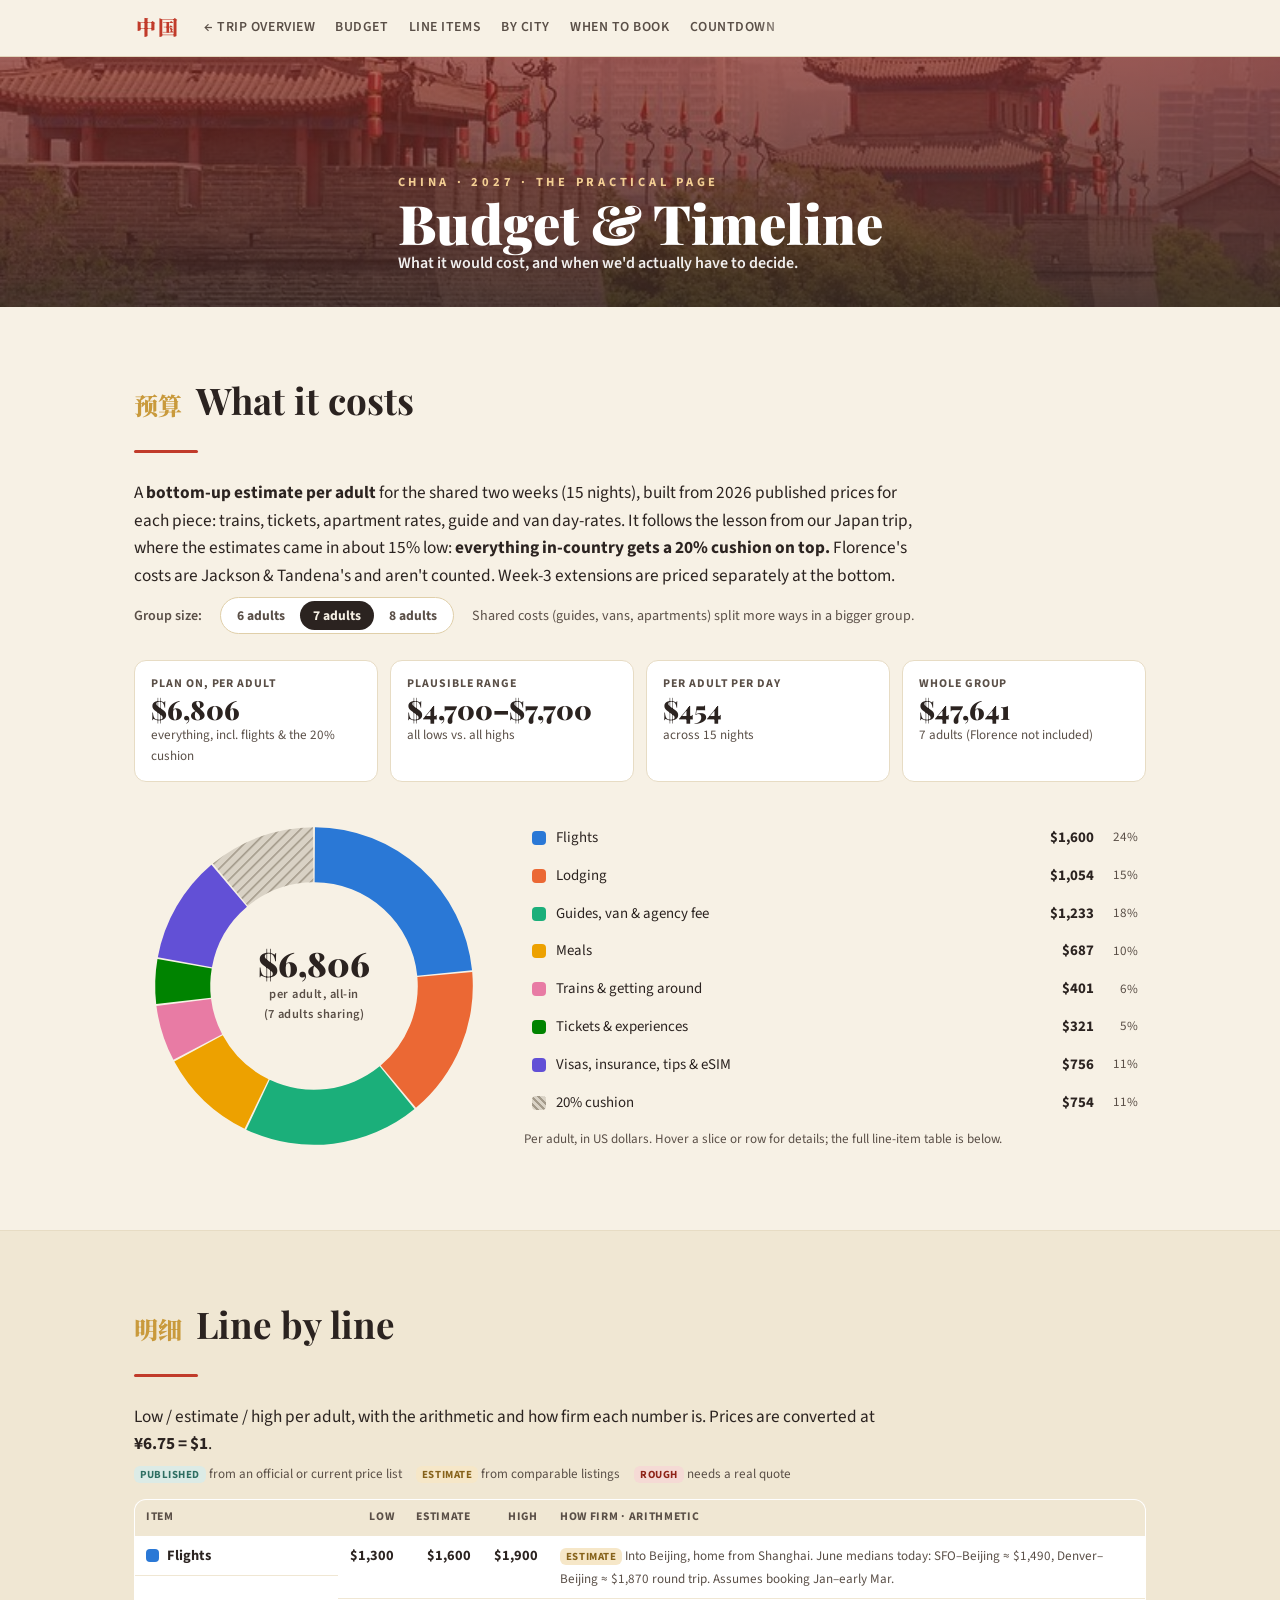
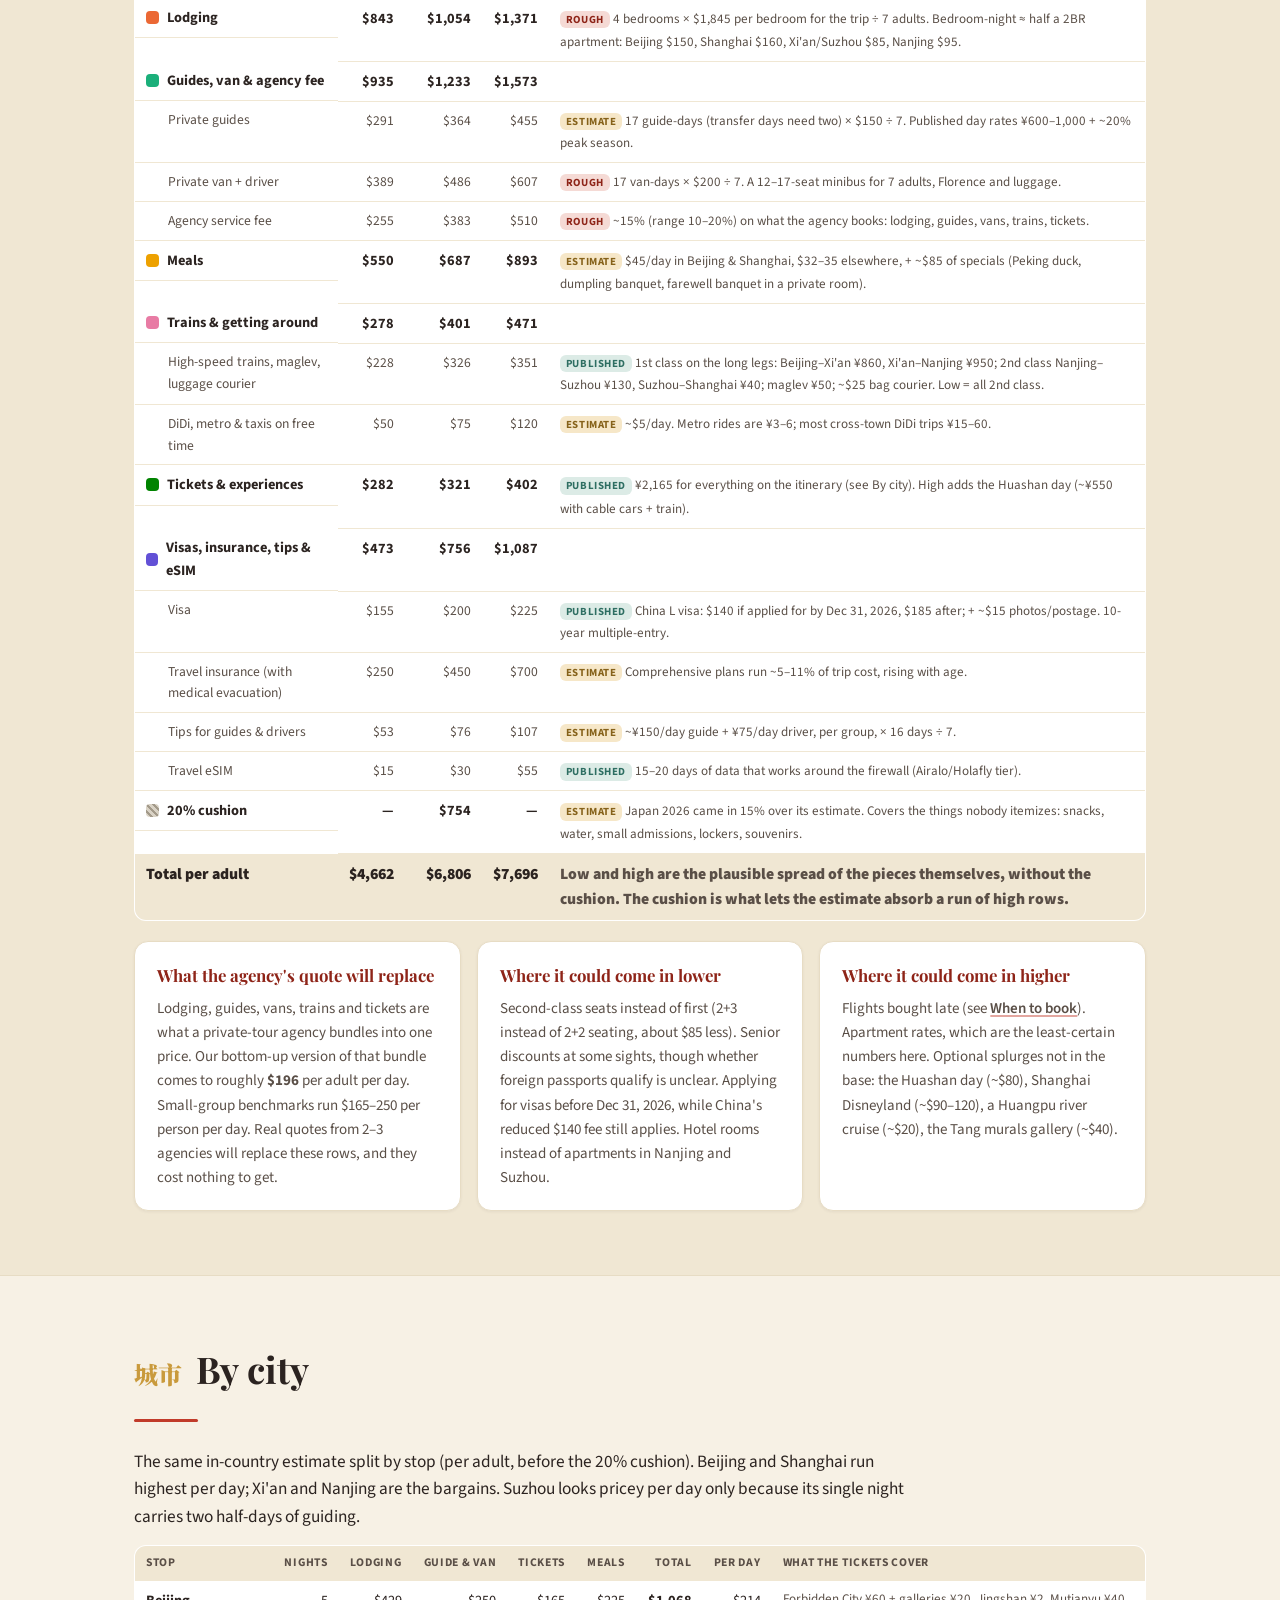
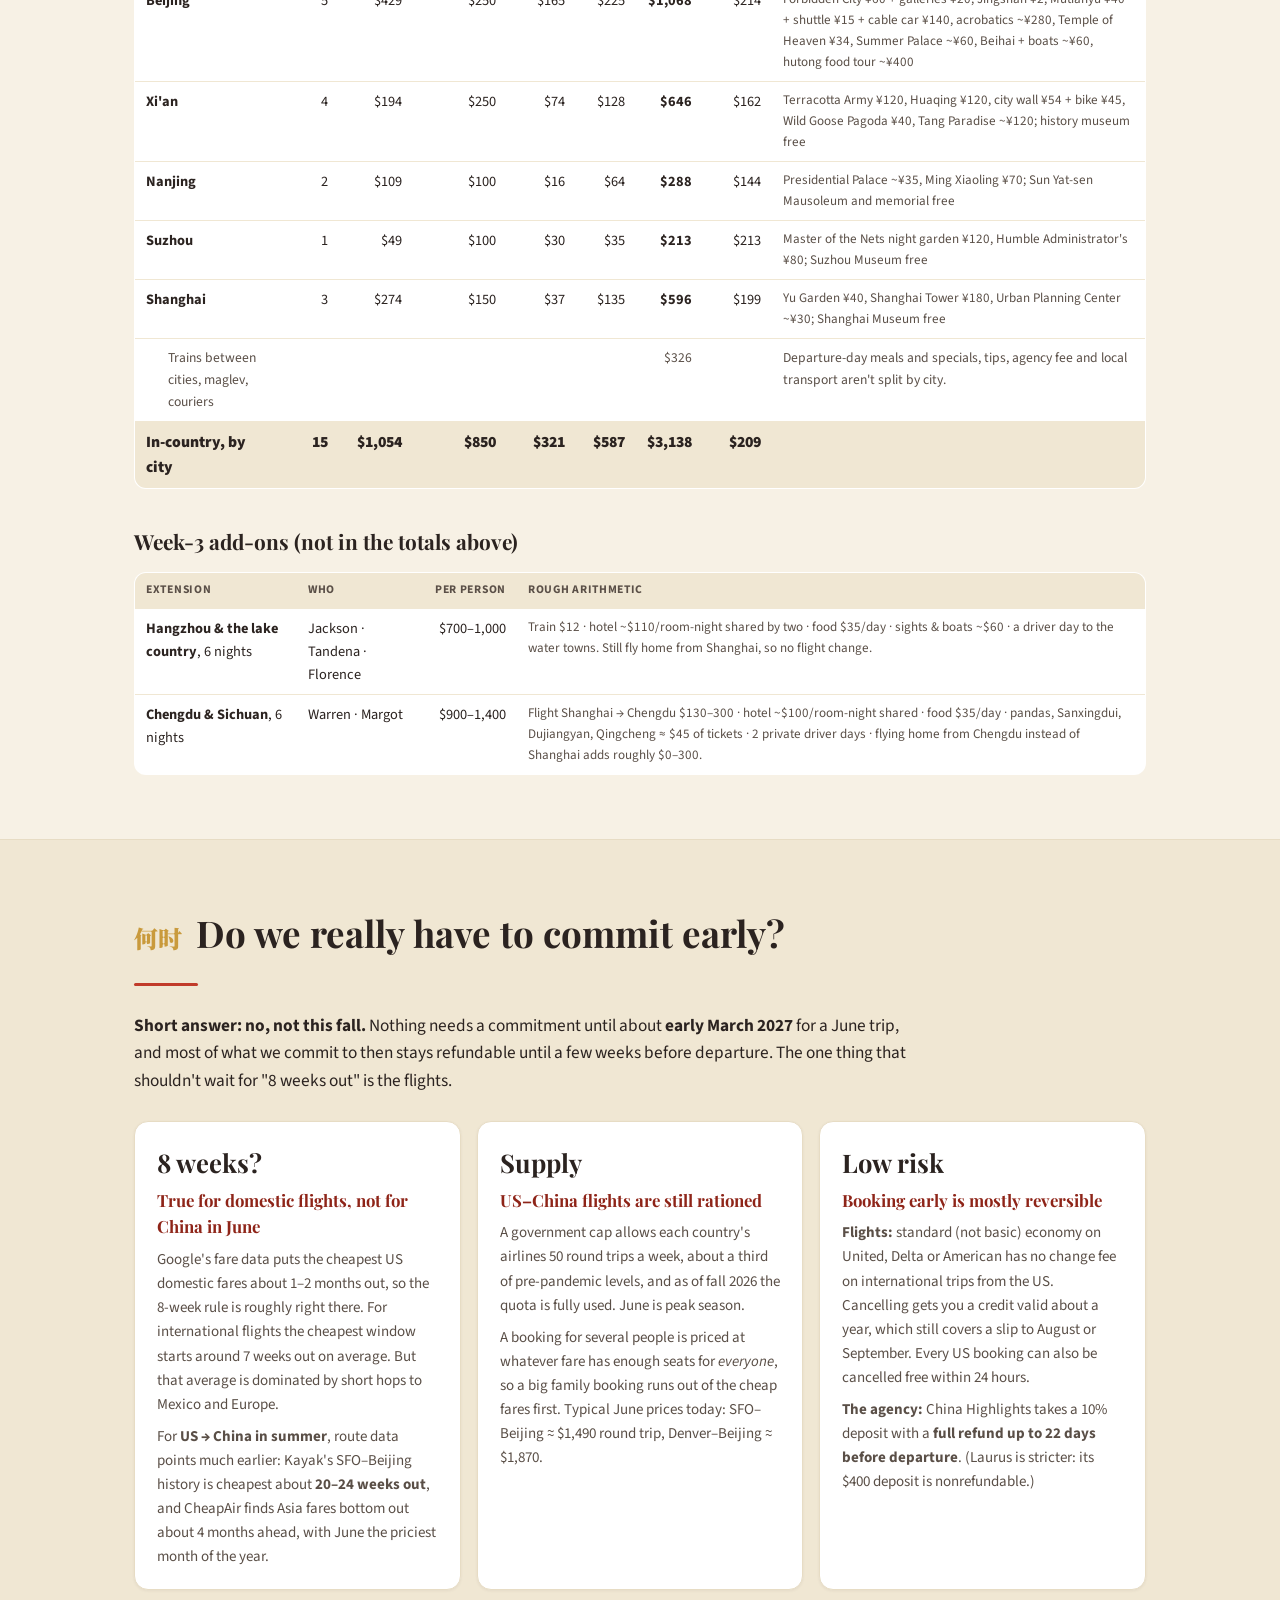
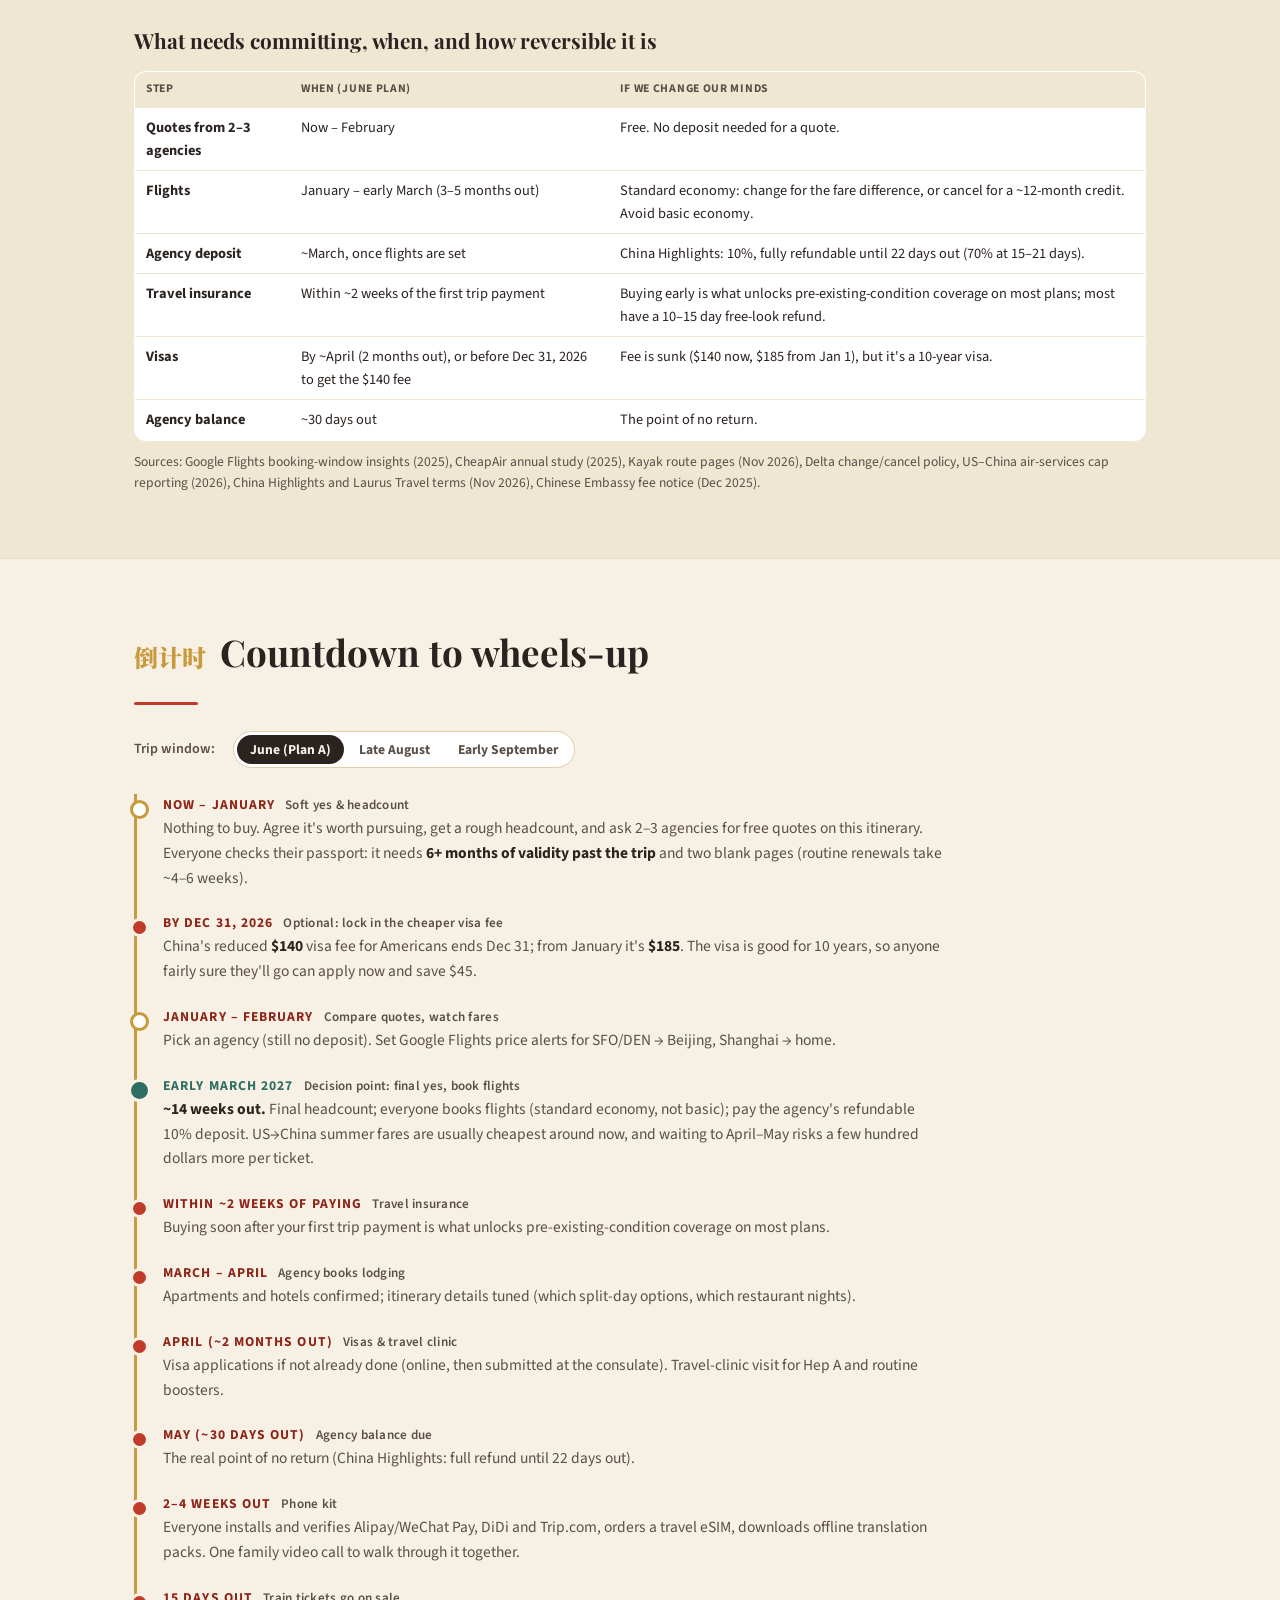
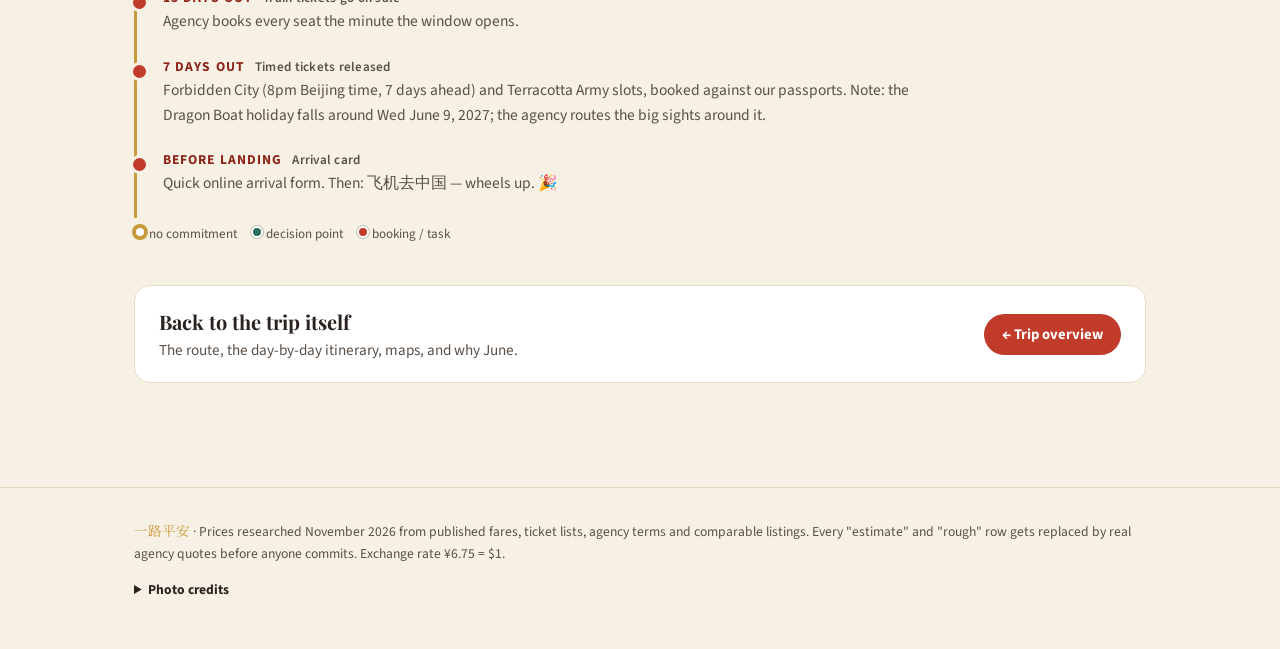
==== commit 8f96d9c9: "Add Glimmer-picked photos: banners, galleries, credits 30 photos from Wikimedia Commons, picked from" ====
--- a/budget.html
+++ b/budget.html
@@ -157,7 +157,7 @@
   <div class="wrap">
     <p><span class="zh">一路平安</span> · Prices researched November 2026 from published fares, ticket lists, agency terms and comparable listings. Every "estimate" and "rough" row gets replaced by real agency quotes before anyone commits. Exchange rate ¥6.75 = $1.</p>
     <details><summary>Photo credits</summary>
-      <ul class="credits"><!-- credits:start --><!-- credits:end --></ul>
+      <ul class="credits"><!-- credits:start --><li>Great Wall at Mutianyu: <a href="https://commons.wikimedia.org/wiki/File:Great_Wall_of_China_July_2006.JPG" target="_blank" rel="noopener">Velatrix</a> · CC0</li><li>Forbidden City: <a href="https://commons.wikimedia.org/wiki/File:The_Forbidden_City_-_View_from_Coal_Hill.jpg" target="_blank" rel="noopener">Pixelflake</a> · CC BY-SA 3.0</li><li>Terracotta Army: <a href="https://commons.wikimedia.org/wiki/File:51714-Terracota-Army.jpg" target="_blank" rel="noopener">xiquinhosilva</a> · CC BY 2.0</li><li>Sun Yat-sen Mausoleum: <a href="https://commons.wikimedia.org/wiki/File:Sun_Yat-sen_Mausoleum_-_54400198691.jpg" target="_blank" rel="noopener">xiquinhosilva</a> · CC BY 2.0</li><li>Humble Administrator&#x27;s Garden: <a href="https://commons.wikimedia.org/wiki/File:Humble_Administrator%27s_Garden_Suzhou_November_2017_008.jpg" target="_blank" rel="noopener">King of Hearts</a> · CC BY-SA 4.0</li><li>Shanghai skyline: <a href="https://commons.wikimedia.org/wiki/File:Shanghai_Lujiazui_night_skyline_2017_-_Flickr.jpg" target="_blank" rel="noopener">Larry Qian</a> · CC0</li><li>Leifeng Pagoda, West Lake: <a href="https://commons.wikimedia.org/wiki/File:Leifeng_Pagoda_%E9%9B%B7%E5%B3%B0%E5%A1%94_-_panoramio.jpg" target="_blank" rel="noopener">lienyuan lee</a> · CC BY 3.0</li><li>Giant panda: <a href="https://commons.wikimedia.org/wiki/File:Panda_in_Chengdu_Research_Base_of_Giant_Panda_Breeding_-_7708872342.jpg" target="_blank" rel="noopener">George Lu</a> · CC BY 2.0</li><li>Temple of Heaven: <a href="https://commons.wikimedia.org/wiki/File:Temple_of_Heaven_-_Hall_of_Prayer_for_Good_Harvests_03.jpg" target="_blank" rel="noopener">xiquinhosilva</a> · CC BY 2.0</li><li>Summer Palace: <a href="https://commons.wikimedia.org/wiki/File:Longevity_Hill_of_the_Summer_Palace.jpg" target="_blank" rel="noopener">xiquinhosilva</a> · CC BY 2.0</li><li>Beijing hutong: <a href="https://commons.wikimedia.org/wiki/File:Some_Hutong_in_Beijing_in_2026_-_1.jpg" target="_blank" rel="noopener">Renek78</a> · CC0</li><li>Forbidden City: <a href="https://commons.wikimedia.org/wiki/File:Hall_of_Supreme_Harmony_and_Mid_L-R_gates_(20241127120000).jpg" target="_blank" rel="noopener">N509FZ</a> · CC BY-SA 4.0</li><li>Xi&#x27;an city wall: <a href="https://commons.wikimedia.org/wiki/File:City_wall_of_Xi%27an_51550-Xian_(27959363326).jpg" target="_blank" rel="noopener">xiquinhosilva</a> · CC BY 2.0</li><li>Big Wild Goose Pagoda: <a href="https://commons.wikimedia.org/wiki/File:Dayan_%22Big_Wild_Goose%22_Pagoda_(9911539764).jpg" target="_blank" rel="noopener">Gary Todd from Xinzheng, China</a> · CC0</li><li>Mount Hua: <a href="https://commons.wikimedia.org/wiki/File:Mount_Hua,_May,_2018-1.jpg" target="_blank" rel="noopener">Alexey Komarov</a> · CC BY-SA 4.0</li><li>Xi&#x27;an Bell Tower by night: <a href="https://commons.wikimedia.org/wiki/File:Xi%27an_Bell_Tower_at_night_1.jpg" target="_blank" rel="noopener">H2v5o68z</a> · CC0</li><li>Presidential Palace: <a href="https://commons.wikimedia.org/wiki/File:Main_gate_of_the_Presidential_Palace,_Nanjing_1.jpg" target="_blank" rel="noopener">钉钉</a> · CC BY-SA 4.0</li><li>Ming Xiaoling: <a href="https://commons.wikimedia.org/wiki/File:Ming_Xiaoling_Mausoleum_(54437036887).jpg" target="_blank" rel="noopener">xiquinhosilva</a> · CC BY 2.0</li><li>Qinhuai River: <a href="https://commons.wikimedia.org/wiki/File:Qinhuai_River_Night.jpg" target="_blank" rel="noopener">SQFP</a> · CC BY 2.0</li><li>Master of the Nets Garden: <a href="https://commons.wikimedia.org/wiki/File:Master_of_the_Nets_Garden_Suzhou.jpg" target="_blank" rel="noopener">xiquinhosilva</a> · CC BY 2.0</li><li>Suzhou Museum: <a href="https://www.flickr.com/photos/75275041@N00/4711755586" target="_blank" rel="noopener">livepine</a> · CC BY 2.0</li><li>Suzhou canal: <a href="https://commons.wikimedia.org/wiki/File:Suzhou_canals_November_2017_007.jpg" target="_blank" rel="noopener">King of Hearts</a> · CC BY-SA 4.0</li><li>Yu Garden: <a href="https://commons.wikimedia.org/wiki/File:Shanghai_-_Yu_Garden_-_0035.jpg" target="_blank" rel="noopener">Stefan Fussan</a> · CC BY-SA 3.0</li><li>The Bund: <a href="https://commons.wikimedia.org/wiki/File:2015_The_Bund,_Shanghai-_Hong_Kong_and_Shanghai_Bank,_1923_(left)_%26_Customs_House,_1927_(right).jpg" target="_blank" rel="noopener">Gary Todd</a> · CC0</li><li>Shanghai Tower: <a href="https://commons.wikimedia.org/wiki/File:Shanghai_skyscrapers_5166285.jpg" target="_blank" rel="noopener">Ermell</a> · CC0</li><li>French Concession: <a href="https://commons.wikimedia.org/wiki/File:Wukang_Road_in_2025.jpg" target="_blank" rel="noopener">RunningTurtle8964</a> · CC BY 4.0</li><li>Lingyin Temple: <a href="https://commons.wikimedia.org/wiki/File:20090608_Hangzhou_Feilai_Feng_9060.jpg" target="_blank" rel="noopener">Jakub Hałun</a> · CC BY-SA 3.0</li><li>Longjing tea fields: <a href="https://commons.wikimedia.org/wiki/File:Tea_plantations_in_Longjing,_Hangzhou.jpg" target="_blank" rel="noopener">Wishva de Silva</a> · CC BY-SA 3.0</li><li>Sanxingdui bronze: <a href="https://commons.wikimedia.org/wiki/File:Ancient_Bronze_Mask_from_Sanxingdui_10.jpg" target="_blank" rel="noopener">Gary Todd</a> · CC0</li><li>Dujiangyan: <a href="https://commons.wikimedia.org/wiki/File:Dujiangyan_Scenic_Area_36666-Dujiangyan_(49067677318).jpg" target="_blank" rel="noopener">xiquinhosilva</a> · CC BY 2.0</li><!-- credits:end --></ul>
     </details>
   </div>
 </footer>
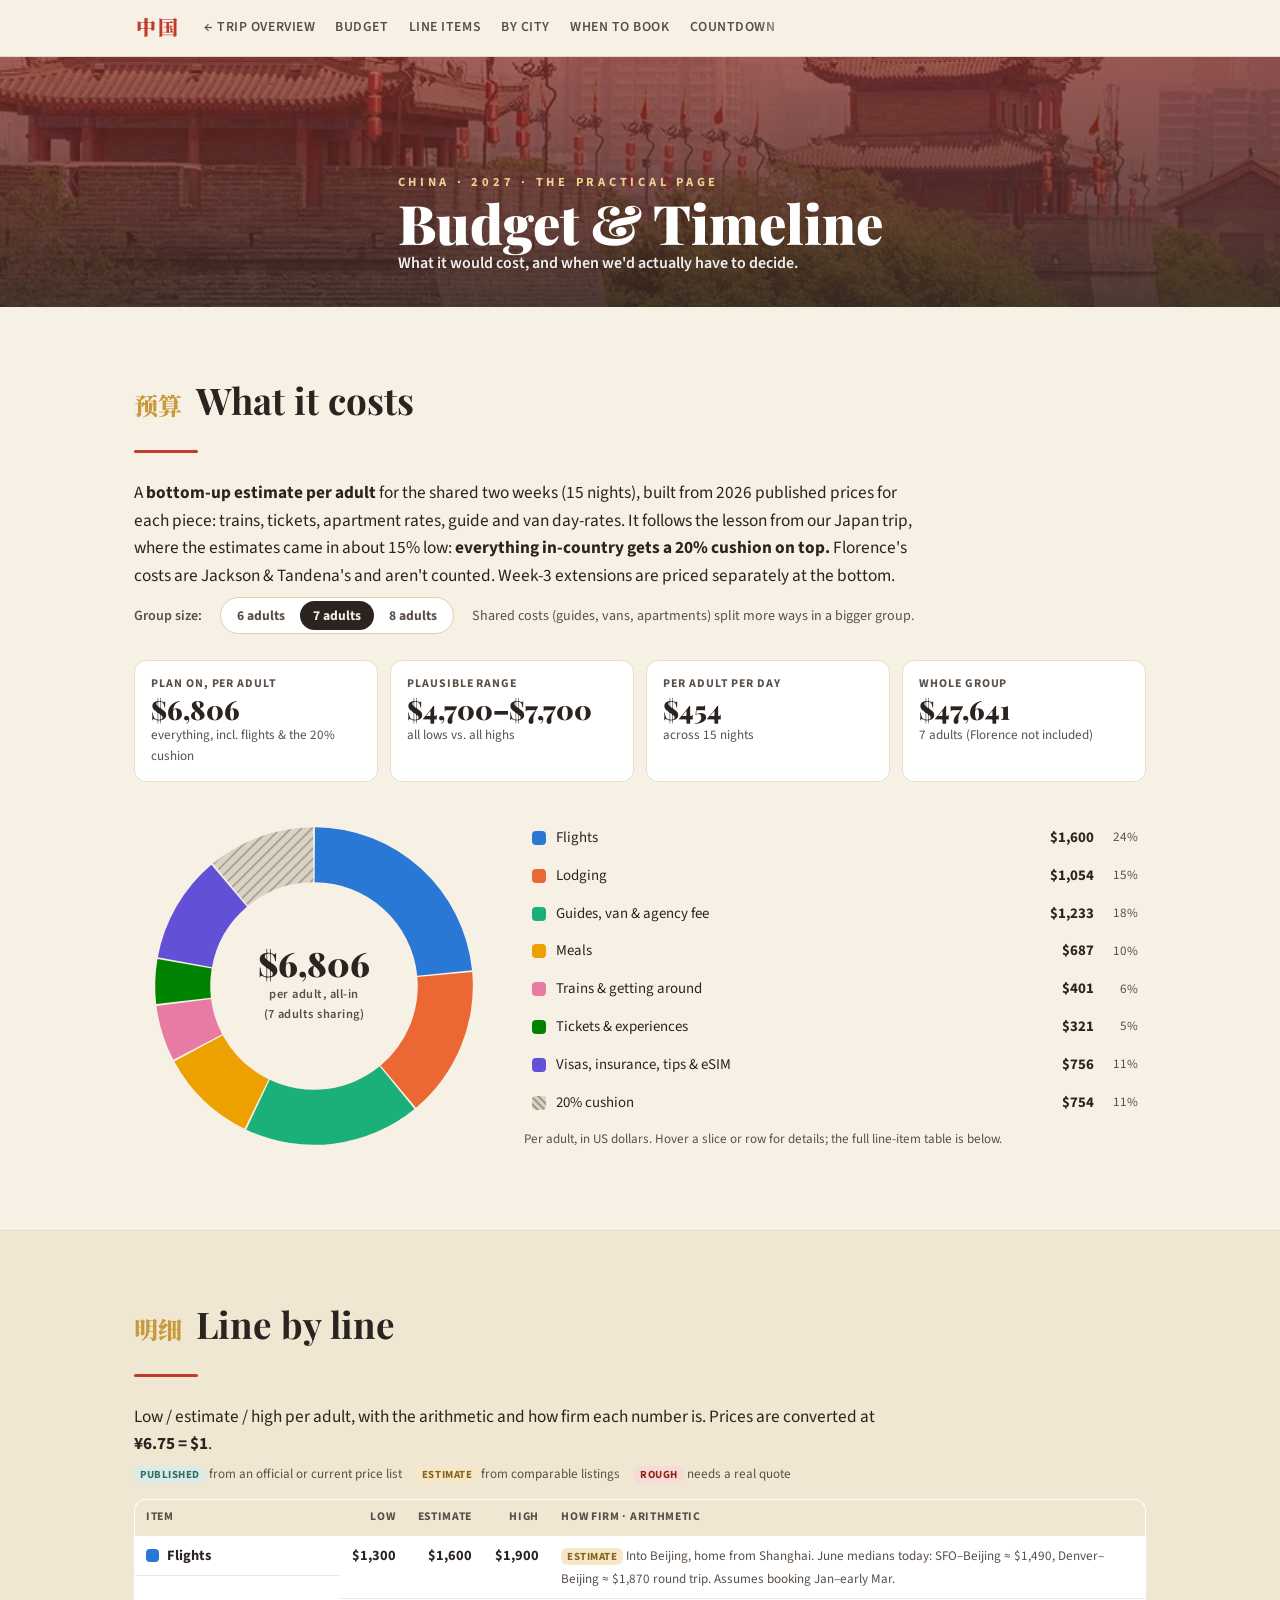
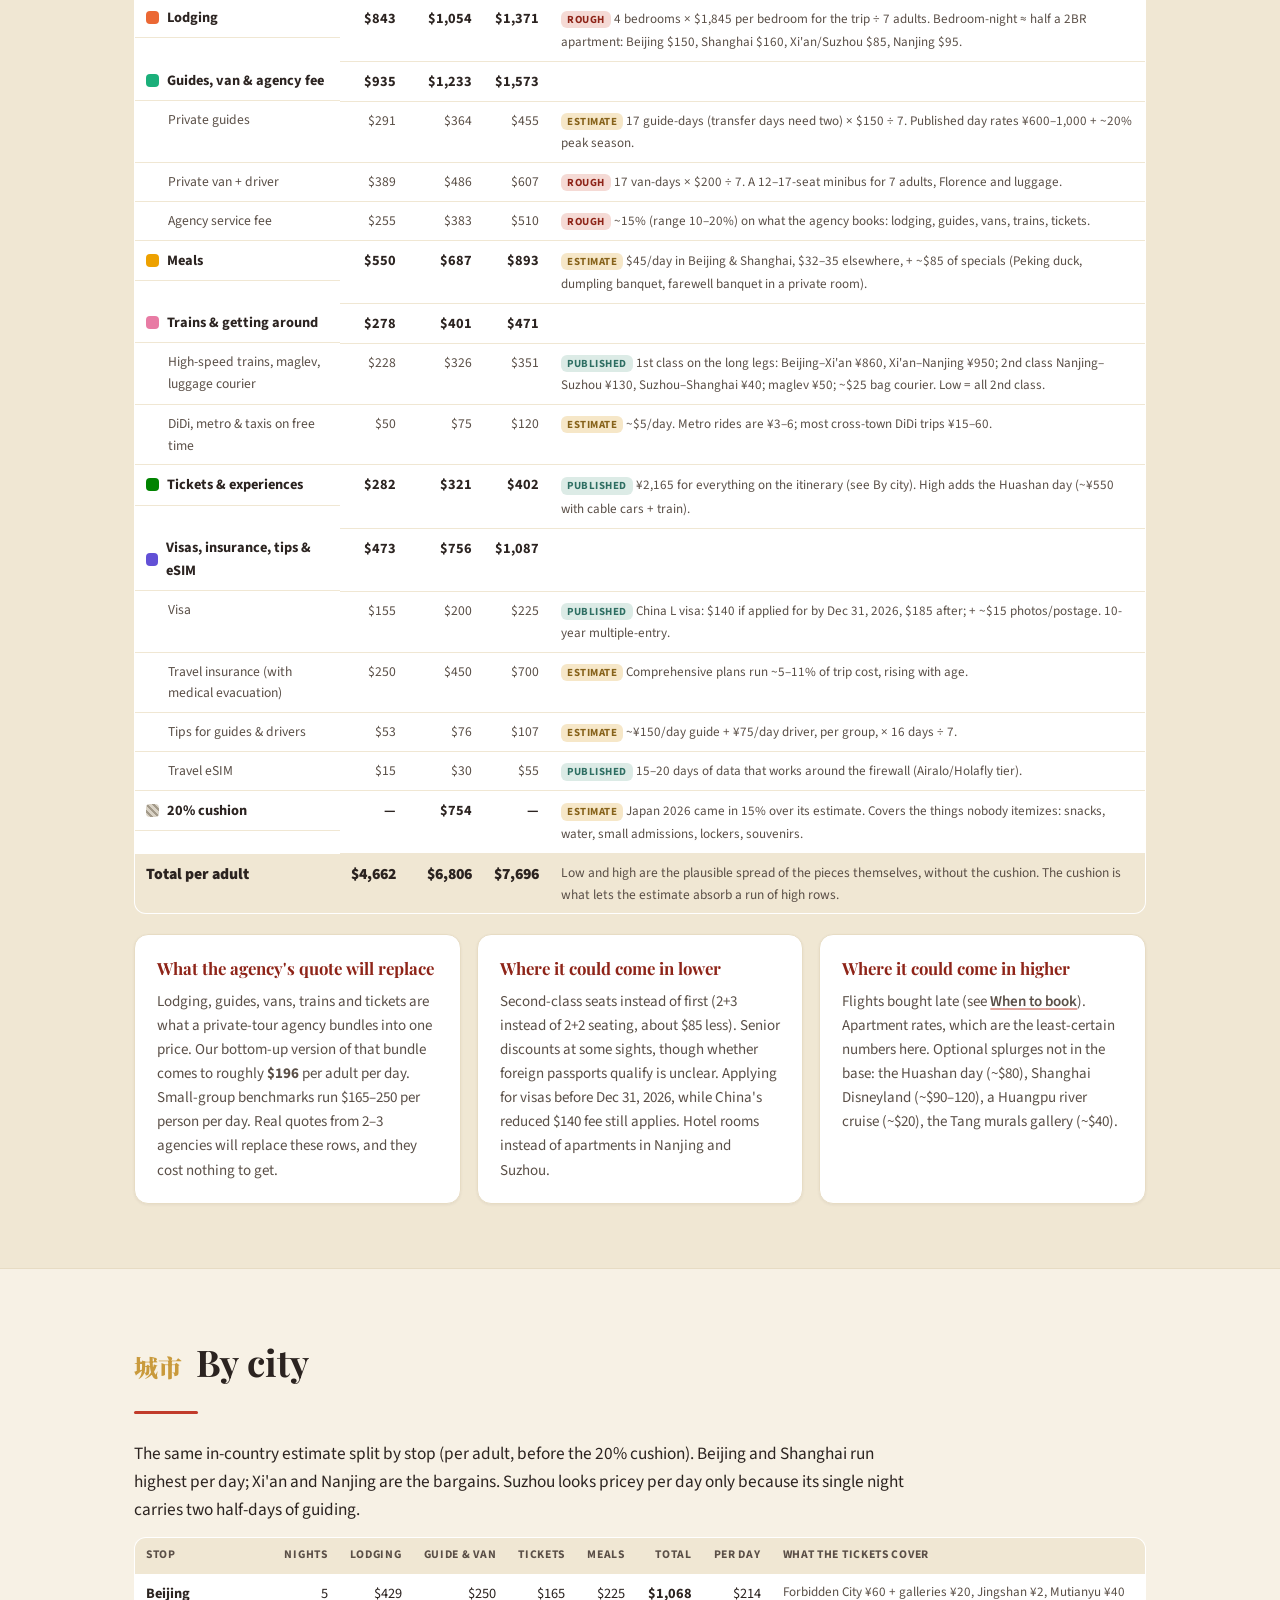
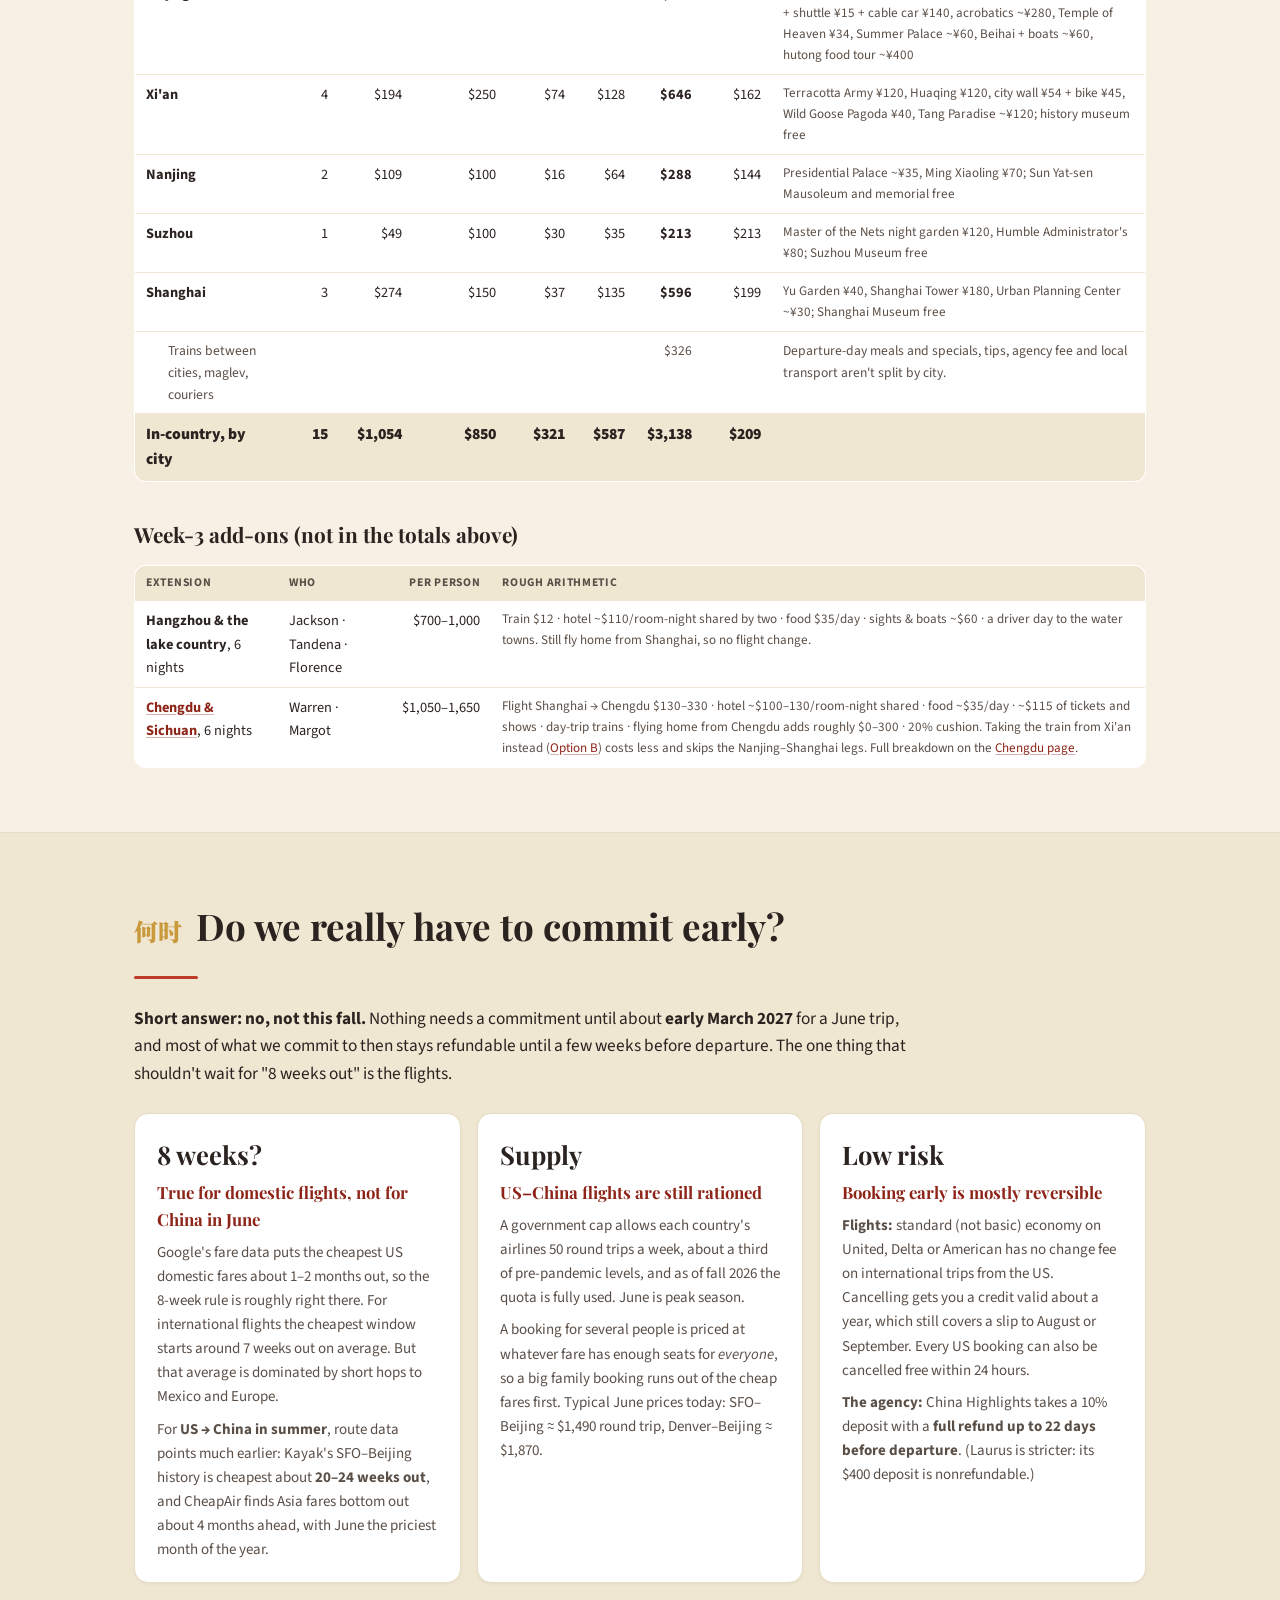
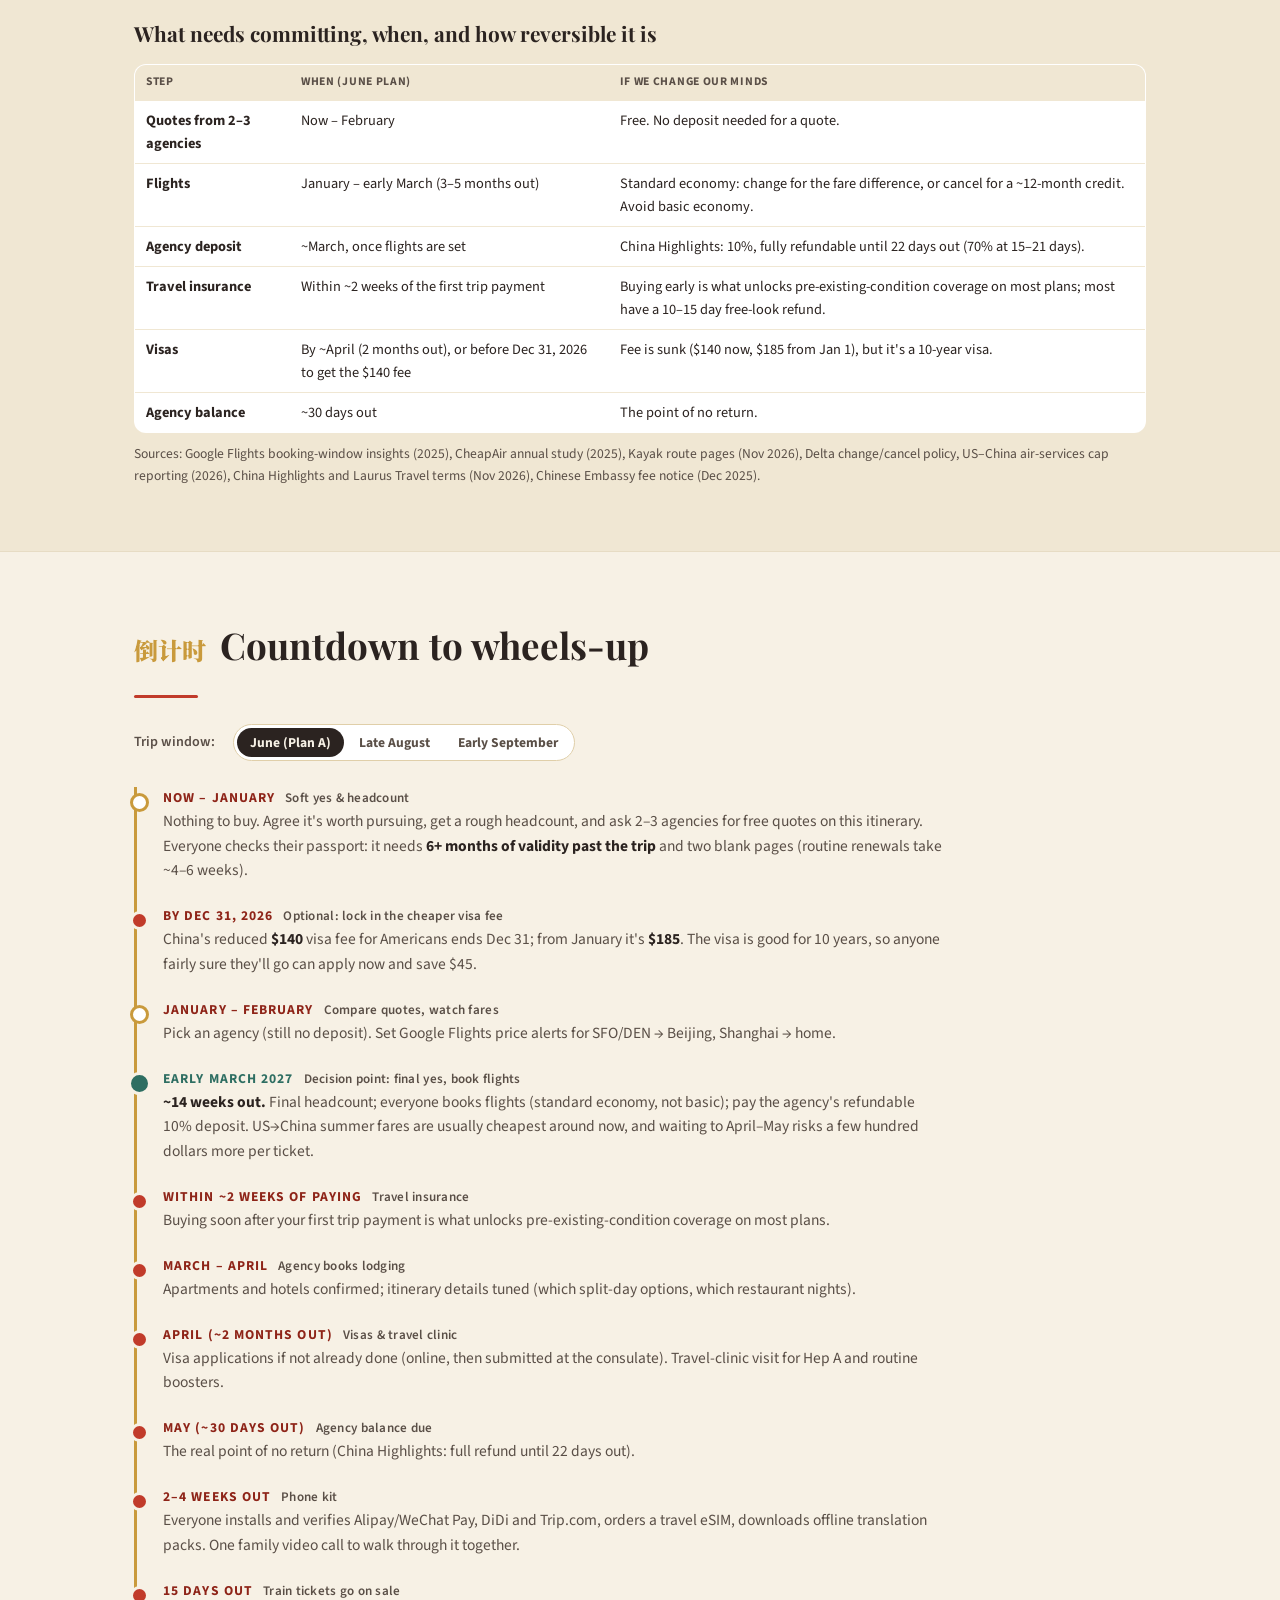
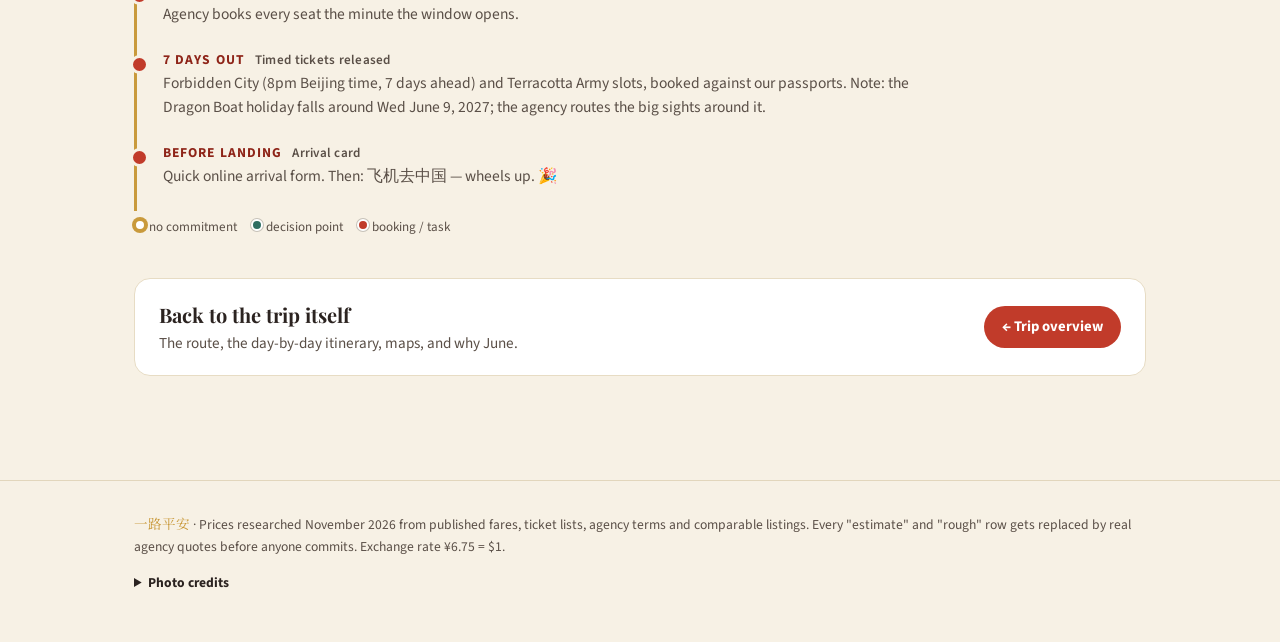
==== commit 601ec5e2: "Add Chengdu page built from Warren's itinerary; fold his Beijing picks in chengdu.html: Warren & Mar" ====
--- a/budget.html
+++ b/budget.html
@@ -102,7 +102,7 @@
     <div class="tablewrap"><table class="btable">
       <tr><th>Extension</th><th>Who</th><th class="n">Per person</th><th>Rough arithmetic</th></tr>
       <tr><td><b>Hangzhou &amp; the lake country</b>, 6 nights</td><td>Jackson · Tandena · Florence</td><td class="n">$700–1,000</td><td class="note">Train $12 · hotel ~$110/room-night shared by two · food $35/day · sights &amp; boats ~$60 · a driver day to the water towns. Still fly home from Shanghai, so no flight change.</td></tr>
-      <tr><td><b>Chengdu &amp; Sichuan</b>, 6 nights</td><td>Warren · Margot</td><td class="n">$900–1,400</td><td class="note">Flight Shanghai → Chengdu $130–300 · hotel ~$100/room-night shared · food $35/day · pandas, Sanxingdui, Dujiangyan, Qingcheng ≈ $45 of tickets · 2 private driver days · flying home from Chengdu instead of Shanghai adds roughly $0–300.</td></tr>
+      <tr><td><b><a href="chengdu.html">Chengdu &amp; Sichuan</a></b>, 6 nights</td><td>Warren · Margot</td><td class="n">$1,050–1,650</td><td class="note">Flight Shanghai → Chengdu $130–330 · hotel ~$100–130/room-night shared · food ~$35/day · ~$115 of tickets and shows · day-trip trains · flying home from Chengdu adds roughly $0–300 · 20% cushion. Taking the train from Xi'an instead (<a href="chengdu.html#ways">Option B</a>) costs less and skips the Nanjing–Shanghai legs. Full breakdown on the <a href="chengdu.html#costs">Chengdu page</a>.</td></tr>
     </table></div>
   </div>
 </section>
@@ -157,7 +157,7 @@
   <div class="wrap">
     <p><span class="zh">一路平安</span> · Prices researched November 2026 from published fares, ticket lists, agency terms and comparable listings. Every "estimate" and "rough" row gets replaced by real agency quotes before anyone commits. Exchange rate ¥6.75 = $1.</p>
     <details><summary>Photo credits</summary>
-      <ul class="credits"><!-- credits:start --><li>Great Wall at Mutianyu: <a href="https://commons.wikimedia.org/wiki/File:Great_Wall_of_China_July_2006.JPG" target="_blank" rel="noopener">Velatrix</a> · CC0</li><li>Forbidden City: <a href="https://commons.wikimedia.org/wiki/File:The_Forbidden_City_-_View_from_Coal_Hill.jpg" target="_blank" rel="noopener">Pixelflake</a> · CC BY-SA 3.0</li><li>Terracotta Army: <a href="https://commons.wikimedia.org/wiki/File:51714-Terracota-Army.jpg" target="_blank" rel="noopener">xiquinhosilva</a> · CC BY 2.0</li><li>Sun Yat-sen Mausoleum: <a href="https://commons.wikimedia.org/wiki/File:Sun_Yat-sen_Mausoleum_-_54400198691.jpg" target="_blank" rel="noopener">xiquinhosilva</a> · CC BY 2.0</li><li>Humble Administrator&#x27;s Garden: <a href="https://commons.wikimedia.org/wiki/File:Humble_Administrator%27s_Garden_Suzhou_November_2017_008.jpg" target="_blank" rel="noopener">King of Hearts</a> · CC BY-SA 4.0</li><li>Shanghai skyline: <a href="https://commons.wikimedia.org/wiki/File:Shanghai_Lujiazui_night_skyline_2017_-_Flickr.jpg" target="_blank" rel="noopener">Larry Qian</a> · CC0</li><li>Leifeng Pagoda, West Lake: <a href="https://commons.wikimedia.org/wiki/File:Leifeng_Pagoda_%E9%9B%B7%E5%B3%B0%E5%A1%94_-_panoramio.jpg" target="_blank" rel="noopener">lienyuan lee</a> · CC BY 3.0</li><li>Giant panda: <a href="https://commons.wikimedia.org/wiki/File:Panda_in_Chengdu_Research_Base_of_Giant_Panda_Breeding_-_7708872342.jpg" target="_blank" rel="noopener">George Lu</a> · CC BY 2.0</li><li>Temple of Heaven: <a href="https://commons.wikimedia.org/wiki/File:Temple_of_Heaven_-_Hall_of_Prayer_for_Good_Harvests_03.jpg" target="_blank" rel="noopener">xiquinhosilva</a> · CC BY 2.0</li><li>Summer Palace: <a href="https://commons.wikimedia.org/wiki/File:Longevity_Hill_of_the_Summer_Palace.jpg" target="_blank" rel="noopener">xiquinhosilva</a> · CC BY 2.0</li><li>Beijing hutong: <a href="https://commons.wikimedia.org/wiki/File:Some_Hutong_in_Beijing_in_2026_-_1.jpg" target="_blank" rel="noopener">Renek78</a> · CC0</li><li>Forbidden City: <a href="https://commons.wikimedia.org/wiki/File:Hall_of_Supreme_Harmony_and_Mid_L-R_gates_(20241127120000).jpg" target="_blank" rel="noopener">N509FZ</a> · CC BY-SA 4.0</li><li>Xi&#x27;an city wall: <a href="https://commons.wikimedia.org/wiki/File:City_wall_of_Xi%27an_51550-Xian_(27959363326).jpg" target="_blank" rel="noopener">xiquinhosilva</a> · CC BY 2.0</li><li>Big Wild Goose Pagoda: <a href="https://commons.wikimedia.org/wiki/File:Dayan_%22Big_Wild_Goose%22_Pagoda_(9911539764).jpg" target="_blank" rel="noopener">Gary Todd from Xinzheng, China</a> · CC0</li><li>Mount Hua: <a href="https://commons.wikimedia.org/wiki/File:Mount_Hua,_May,_2018-1.jpg" target="_blank" rel="noopener">Alexey Komarov</a> · CC BY-SA 4.0</li><li>Xi&#x27;an Bell Tower by night: <a href="https://commons.wikimedia.org/wiki/File:Xi%27an_Bell_Tower_at_night_1.jpg" target="_blank" rel="noopener">H2v5o68z</a> · CC0</li><li>Presidential Palace: <a href="https://commons.wikimedia.org/wiki/File:Main_gate_of_the_Presidential_Palace,_Nanjing_1.jpg" target="_blank" rel="noopener">钉钉</a> · CC BY-SA 4.0</li><li>Ming Xiaoling: <a href="https://commons.wikimedia.org/wiki/File:Ming_Xiaoling_Mausoleum_(54437036887).jpg" target="_blank" rel="noopener">xiquinhosilva</a> · CC BY 2.0</li><li>Qinhuai River: <a href="https://commons.wikimedia.org/wiki/File:Qinhuai_River_Night.jpg" target="_blank" rel="noopener">SQFP</a> · CC BY 2.0</li><li>Master of the Nets Garden: <a href="https://commons.wikimedia.org/wiki/File:Master_of_the_Nets_Garden_Suzhou.jpg" target="_blank" rel="noopener">xiquinhosilva</a> · CC BY 2.0</li><li>Suzhou Museum: <a href="https://www.flickr.com/photos/75275041@N00/4711755586" target="_blank" rel="noopener">livepine</a> · CC BY 2.0</li><li>Suzhou canal: <a href="https://commons.wikimedia.org/wiki/File:Suzhou_canals_November_2017_007.jpg" target="_blank" rel="noopener">King of Hearts</a> · CC BY-SA 4.0</li><li>Yu Garden: <a href="https://commons.wikimedia.org/wiki/File:Shanghai_-_Yu_Garden_-_0035.jpg" target="_blank" rel="noopener">Stefan Fussan</a> · CC BY-SA 3.0</li><li>The Bund: <a href="https://commons.wikimedia.org/wiki/File:2015_The_Bund,_Shanghai-_Hong_Kong_and_Shanghai_Bank,_1923_(left)_%26_Customs_House,_1927_(right).jpg" target="_blank" rel="noopener">Gary Todd</a> · CC0</li><li>Shanghai Tower: <a href="https://commons.wikimedia.org/wiki/File:Shanghai_skyscrapers_5166285.jpg" target="_blank" rel="noopener">Ermell</a> · CC0</li><li>French Concession: <a href="https://commons.wikimedia.org/wiki/File:Wukang_Road_in_2025.jpg" target="_blank" rel="noopener">RunningTurtle8964</a> · CC BY 4.0</li><li>Lingyin Temple: <a href="https://commons.wikimedia.org/wiki/File:20090608_Hangzhou_Feilai_Feng_9060.jpg" target="_blank" rel="noopener">Jakub Hałun</a> · CC BY-SA 3.0</li><li>Longjing tea fields: <a href="https://commons.wikimedia.org/wiki/File:Tea_plantations_in_Longjing,_Hangzhou.jpg" target="_blank" rel="noopener">Wishva de Silva</a> · CC BY-SA 3.0</li><li>Sanxingdui bronze: <a href="https://commons.wikimedia.org/wiki/File:Ancient_Bronze_Mask_from_Sanxingdui_10.jpg" target="_blank" rel="noopener">Gary Todd</a> · CC0</li><li>Dujiangyan: <a href="https://commons.wikimedia.org/wiki/File:Dujiangyan_Scenic_Area_36666-Dujiangyan_(49067677318).jpg" target="_blank" rel="noopener">xiquinhosilva</a> · CC BY 2.0</li><!-- credits:end --></ul>
+      <ul class="credits"><!-- credits:start --><li>Great Wall at Mutianyu: <a href="https://commons.wikimedia.org/wiki/File:Great_Wall_of_China_July_2006.JPG" target="_blank" rel="noopener">Velatrix</a> · CC0</li><li>Forbidden City: <a href="https://commons.wikimedia.org/wiki/File:The_Forbidden_City_-_View_from_Coal_Hill.jpg" target="_blank" rel="noopener">Pixelflake</a> · CC BY-SA 3.0</li><li>Terracotta Army: <a href="https://commons.wikimedia.org/wiki/File:51714-Terracota-Army.jpg" target="_blank" rel="noopener">xiquinhosilva</a> · CC BY 2.0</li><li>Sun Yat-sen Mausoleum: <a href="https://commons.wikimedia.org/wiki/File:Sun_Yat-sen_Mausoleum_-_54400198691.jpg" target="_blank" rel="noopener">xiquinhosilva</a> · CC BY 2.0</li><li>Humble Administrator&#x27;s Garden: <a href="https://commons.wikimedia.org/wiki/File:Humble_Administrator%27s_Garden_Suzhou_November_2017_008.jpg" target="_blank" rel="noopener">King of Hearts</a> · CC BY-SA 4.0</li><li>Shanghai skyline: <a href="https://commons.wikimedia.org/wiki/File:Shanghai_Lujiazui_night_skyline_2017_-_Flickr.jpg" target="_blank" rel="noopener">Larry Qian</a> · CC0</li><li>Leifeng Pagoda, West Lake: <a href="https://commons.wikimedia.org/wiki/File:Leifeng_Pagoda_%E9%9B%B7%E5%B3%B0%E5%A1%94_-_panoramio.jpg" target="_blank" rel="noopener">lienyuan lee</a> · CC BY 3.0</li><li>Giant panda: <a href="https://commons.wikimedia.org/wiki/File:Panda_in_Chengdu_Research_Base_of_Giant_Panda_Breeding_-_7708872342.jpg" target="_blank" rel="noopener">George Lu</a> · CC BY 2.0</li><li>Temple of Heaven: <a href="https://commons.wikimedia.org/wiki/File:Temple_of_Heaven_-_Hall_of_Prayer_for_Good_Harvests_03.jpg" target="_blank" rel="noopener">xiquinhosilva</a> · CC BY 2.0</li><li>Summer Palace: <a href="https://commons.wikimedia.org/wiki/File:Longevity_Hill_of_the_Summer_Palace.jpg" target="_blank" rel="noopener">xiquinhosilva</a> · CC BY 2.0</li><li>Beijing hutong: <a href="https://commons.wikimedia.org/wiki/File:Some_Hutong_in_Beijing_in_2026_-_1.jpg" target="_blank" rel="noopener">Renek78</a> · CC0</li><li>Forbidden City: <a href="https://commons.wikimedia.org/wiki/File:Hall_of_Supreme_Harmony_and_Mid_L-R_gates_(20241127120000).jpg" target="_blank" rel="noopener">N509FZ</a> · CC BY-SA 4.0</li><li>Xi&#x27;an city wall: <a href="https://commons.wikimedia.org/wiki/File:City_wall_of_Xi%27an_51550-Xian_(27959363326).jpg" target="_blank" rel="noopener">xiquinhosilva</a> · CC BY 2.0</li><li>Big Wild Goose Pagoda: <a href="https://commons.wikimedia.org/wiki/File:Dayan_%22Big_Wild_Goose%22_Pagoda_(9911539764).jpg" target="_blank" rel="noopener">Gary Todd from Xinzheng, China</a> · CC0</li><li>Mount Hua: <a href="https://commons.wikimedia.org/wiki/File:Mount_Hua,_May,_2018-1.jpg" target="_blank" rel="noopener">Alexey Komarov</a> · CC BY-SA 4.0</li><li>Xi&#x27;an Bell Tower by night: <a href="https://commons.wikimedia.org/wiki/File:Xi%27an_Bell_Tower_at_night_1.jpg" target="_blank" rel="noopener">H2v5o68z</a> · CC0</li><li>Presidential Palace: <a href="https://commons.wikimedia.org/wiki/File:Main_gate_of_the_Presidential_Palace,_Nanjing_1.jpg" target="_blank" rel="noopener">钉钉</a> · CC BY-SA 4.0</li><li>Ming Xiaoling: <a href="https://commons.wikimedia.org/wiki/File:Ming_Xiaoling_Mausoleum_(54437036887).jpg" target="_blank" rel="noopener">xiquinhosilva</a> · CC BY 2.0</li><li>Qinhuai River: <a href="https://commons.wikimedia.org/wiki/File:Qinhuai_River_Night.jpg" target="_blank" rel="noopener">SQFP</a> · CC BY 2.0</li><li>Master of the Nets Garden: <a href="https://commons.wikimedia.org/wiki/File:Master_of_the_Nets_Garden_Suzhou.jpg" target="_blank" rel="noopener">xiquinhosilva</a> · CC BY 2.0</li><li>Suzhou Museum: <a href="https://www.flickr.com/photos/75275041@N00/4711755586" target="_blank" rel="noopener">livepine</a> · CC BY 2.0</li><li>Suzhou canal: <a href="https://commons.wikimedia.org/wiki/File:Suzhou_canals_November_2017_007.jpg" target="_blank" rel="noopener">King of Hearts</a> · CC BY-SA 4.0</li><li>Yu Garden: <a href="https://commons.wikimedia.org/wiki/File:Shanghai_-_Yu_Garden_-_0035.jpg" target="_blank" rel="noopener">Stefan Fussan</a> · CC BY-SA 3.0</li><li>The Bund: <a href="https://commons.wikimedia.org/wiki/File:2015_The_Bund,_Shanghai-_Hong_Kong_and_Shanghai_Bank,_1923_(left)_%26_Customs_House,_1927_(right).jpg" target="_blank" rel="noopener">Gary Todd</a> · CC0</li><li>Shanghai Tower: <a href="https://commons.wikimedia.org/wiki/File:Shanghai_skyscrapers_5166285.jpg" target="_blank" rel="noopener">Ermell</a> · CC0</li><li>French Concession: <a href="https://commons.wikimedia.org/wiki/File:Wukang_Road_in_2025.jpg" target="_blank" rel="noopener">RunningTurtle8964</a> · CC BY 4.0</li><li>Lingyin Temple: <a href="https://commons.wikimedia.org/wiki/File:20090608_Hangzhou_Feilai_Feng_9060.jpg" target="_blank" rel="noopener">Jakub Hałun</a> · CC BY-SA 3.0</li><li>Longjing tea fields: <a href="https://commons.wikimedia.org/wiki/File:Tea_plantations_in_Longjing,_Hangzhou.jpg" target="_blank" rel="noopener">Wishva de Silva</a> · CC BY-SA 3.0</li><li>Sanxingdui bronze: <a href="https://commons.wikimedia.org/wiki/File:Ancient_Bronze_Mask_from_Sanxingdui_10.jpg" target="_blank" rel="noopener">Gary Todd</a> · CC0</li><li>Dujiangyan: <a href="https://commons.wikimedia.org/wiki/File:Dujiangyan_Scenic_Area_36666-Dujiangyan_(49067677318).jpg" target="_blank" rel="noopener">xiquinhosilva</a> · CC BY 2.0</li><li>Leshan Giant Buddha: <a href="https://commons.wikimedia.org/wiki/File:36275-Leshan_(49067653383).jpg" target="_blank" rel="noopener">xiquinhosilva</a> · CC BY 2.0</li><li>Jinli Ancient Street: <a href="https://commons.wikimedia.org/wiki/File:Chengdu_Jinli-Stra%C3%9Fe_bei_Nacht_1.jpg" target="_blank" rel="noopener">Zairon</a> · CC BY-SA 4.0</li><li>People&#x27;s Park teahouse: <a href="https://commons.wikimedia.org/wiki/File:Teahouse_in_Peoples_Park_-_Chengdu,_China_-_DSC05371.jpg" target="_blank" rel="noopener">Daderot</a> · CC0</li><li>Sichuan opera: <a href="https://commons.wikimedia.org/wiki/File:%E8%AE%8A%E8%87%89%E3%80%82%E3%80%82%E3%80%82.jpg" target="_blank" rel="noopener">曠野蝸牛</a> · CC BY 2.5</li><li>Mount Qingcheng: <a href="https://commons.wikimedia.org/wiki/File:Jianfu_Palace,_Mount_Qingcheng_(54530903712).jpg" target="_blank" rel="noopener">xiquinhosilva</a> · CC BY 2.0</li><li>Wenshu Monastery: <a href="https://commons.wikimedia.org/wiki/File:Wenshu_Monastery_-_55393263967.jpg" target="_blank" rel="noopener">xiquinhosilva</a> · CC BY 4.0</li><li>Kuanzhai Xiangzi: <a href="https://commons.wikimedia.org/wiki/File:Wide_and_Narrow_Alleys_(53691068061).jpg" target="_blank" rel="noopener">xiquinhosilva</a> · CC BY 2.0</li><li>Sichuan hotpot: <a href="https://commons.wikimedia.org/wiki/File:Yuanyang_Chongqing_Hotpot_Box_Hill.jpg" target="_blank" rel="noopener">Akira CA</a> · CC0</li><li>Giant panda: <a href="https://commons.wikimedia.org/wiki/File:Giant_panda_eating_bamboo.jpg" target="_blank" rel="noopener">Kevin Dooley</a> · CC BY 2.0</li><li>Mount Emei: <a href="https://commons.wikimedia.org/wiki/File:Golden_Summit_(Jinding)_(17264931860).jpg" target="_blank" rel="noopener">Min Zhou</a> · CC BY 2.0</li><li>Jinsha gold: <a href="https://commons.wikimedia.org/wiki/File:Jinsha_Gold_Sun-Bird_Disc_(13945570164).jpg" target="_blank" rel="noopener">Gary Todd from Xinzheng, China</a> · CC0</li><li>High-speed train: <a href="https://commons.wikimedia.org/wiki/File:CR400AF-2027@BJX_(20171103100132).jpg" target="_blank" rel="noopener">N509FZ</a> · CC BY-SA 4.0</li><li>Panjiayuan Market: <a href="https://www.flickr.com/photos/34427466141@N01/2288261" target="_blank" rel="noopener">Oldtasty</a> · CC BY-NC-SA 2.0</li><li>Jinshanling Great Wall: <a href="https://commons.wikimedia.org/wiki/File:%E9%87%91%E5%B1%B1%E5%B2%AD%E9%95%BF%E5%9F%8E_-_Jinshanling_Great_Wall_(7837756572).jpg" target="_blank" rel="noopener">Nikolaj Potanin from Russia</a> · CC BY-SA 2.0</li><!-- credits:end --></ul>
     </details>
   </div>
 </footer>
--- a/style.css
+++ b/style.css
@@ -94,7 +94,7 @@
 .citypin .lbl small{display:block;font-size:10.5px;font-weight:700;color:var(--c);letter-spacing:.04em;text-transform:uppercase}
 .legtag{background:#fff;border:1px solid #E0CFA9;border-radius:9px;padding:1px 8px;font:700 12px 'Source Sans 3',sans-serif;color:var(--deepred);white-space:nowrap;box-shadow:0 1px 2px rgba(0,0,0,.12);pointer-events:none}
 .legtag-ext{color:var(--jade);border-color:#BFD5CF}
-.legtag-fly{color:#9C7420;border-color:#E4D3AC}
+.legtag-fly,.legtag-ext2rail{color:#9C7420;border-color:#E4D3AC}
 .legtag-plane{background:var(--deepred);color:#fff;border:none}
 .pop{font-family:'Source Sans 3',sans-serif;font-size:.86rem;line-height:1.4;color:var(--ink)}
 .pop b{display:block;font-family:'Playfair Display',serif;font-size:1rem;margin:1px 0 3px}
@@ -130,6 +130,8 @@
 .day .dnum{flex:0 0 46px;height:46px;border-radius:12px;background:var(--paper2);color:var(--deepred);font-family:'Playfair Display',serif;font-weight:900;font-size:1.15rem;display:flex;align-items:center;justify-content:center}
 .day h4{font-size:1rem;margin-bottom:2px}
 .day p{font-size:.92rem;color:var(--ink2)}
+.day p.altnote{margin-top:7px;font-size:.86rem;background:var(--paper);border-radius:8px;padding:6px 10px}
+.day p.altnote b{color:var(--jade)}
 .citymap{background:var(--paper);border:1px solid #EADFC7;border-radius:14px;padding:8px}
 .foodnote{margin-top:14px;background:var(--paper);border-left:4px solid var(--gold);border-radius:0 10px 10px 0;padding:10px 14px;font-size:.9rem;color:var(--ink2)}
 .foodnote b{color:var(--ink)}
@@ -228,6 +230,7 @@
 .btable tr.sub td{color:var(--ink2);font-size:.85rem}
 .btable tr.sub td:first-child{padding-left:33px}
 .btable tr.tot td{font-weight:900;background:var(--paper2);font-size:.98rem}
+.btable tr.tot td.note{font-weight:400;font-size:.84rem}
 .btable .note{color:var(--ink2);font-size:.82rem;font-weight:400}
 .conf{display:inline-block;font-size:.68rem;font-weight:700;letter-spacing:.05em;text-transform:uppercase;border-radius:6px;padding:0 6px;white-space:nowrap}
 .conf.firm{background:#DCEBE6;color:var(--jade)}
